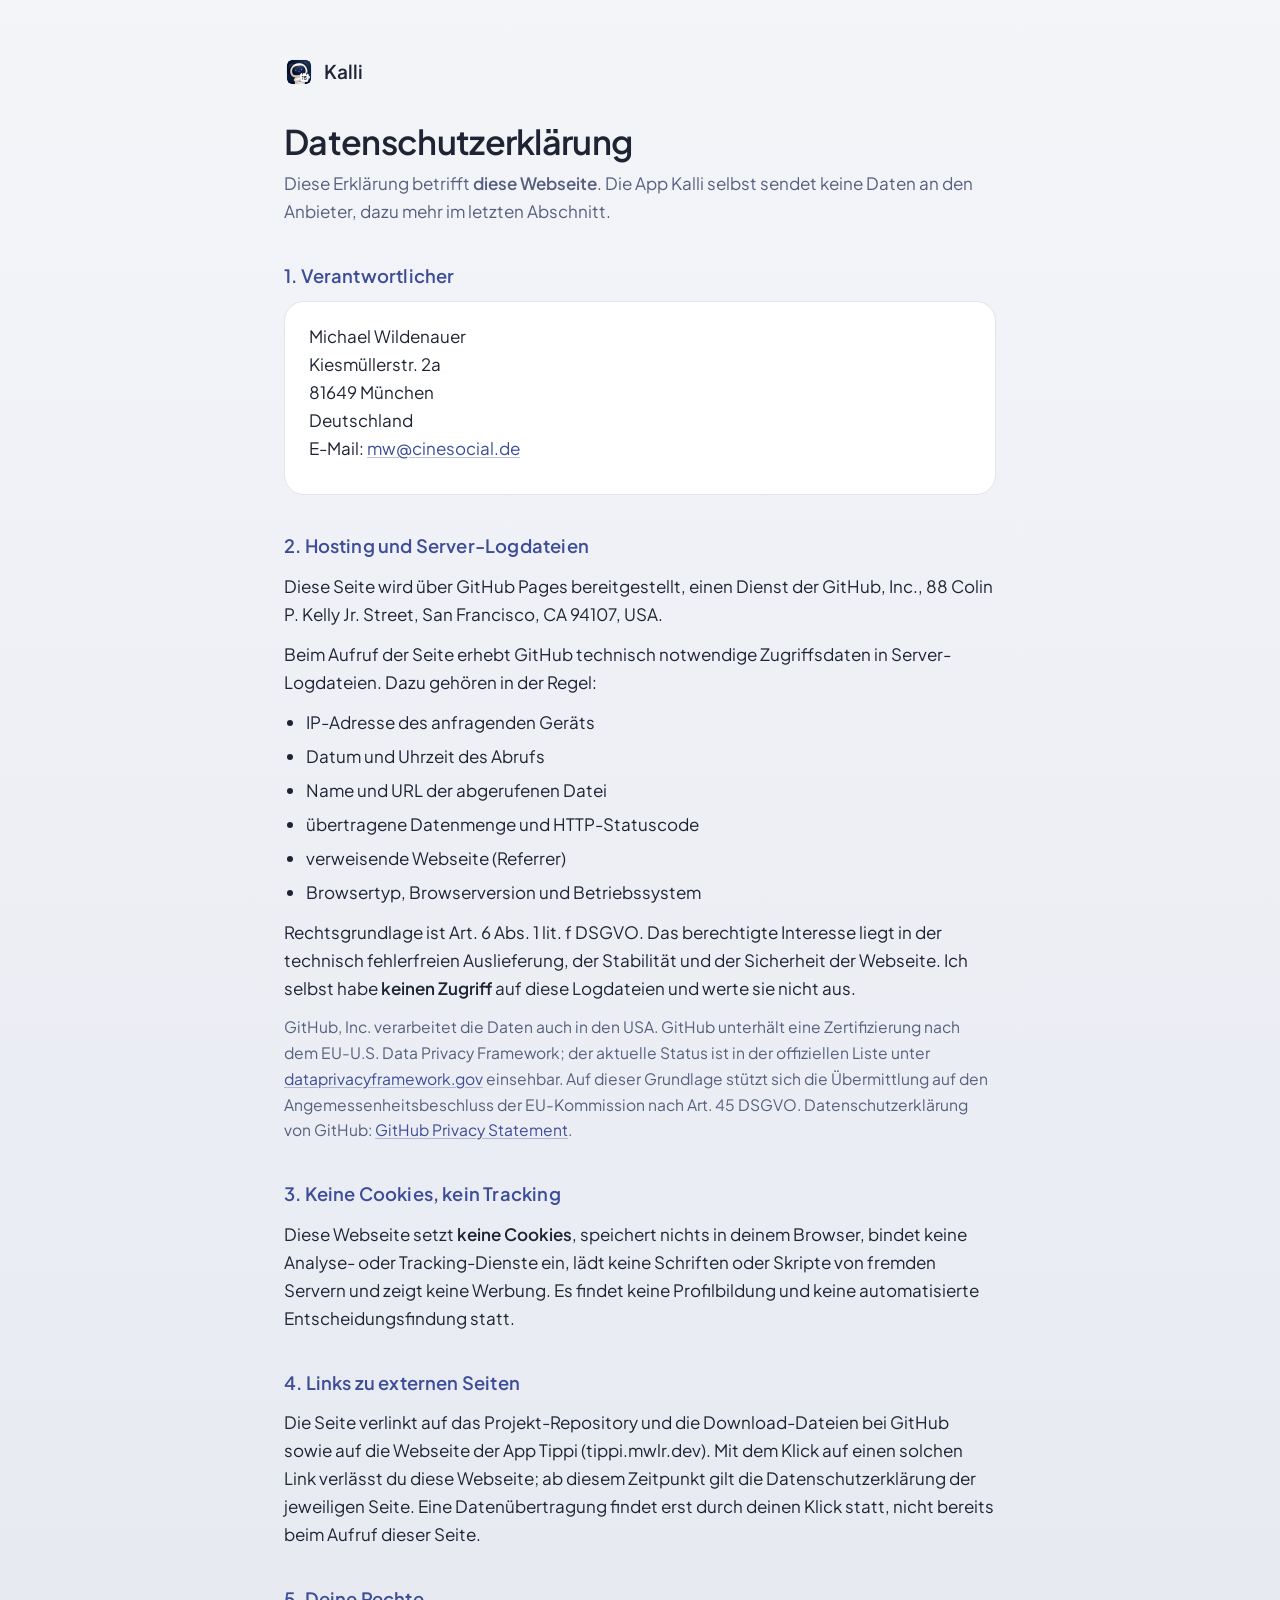
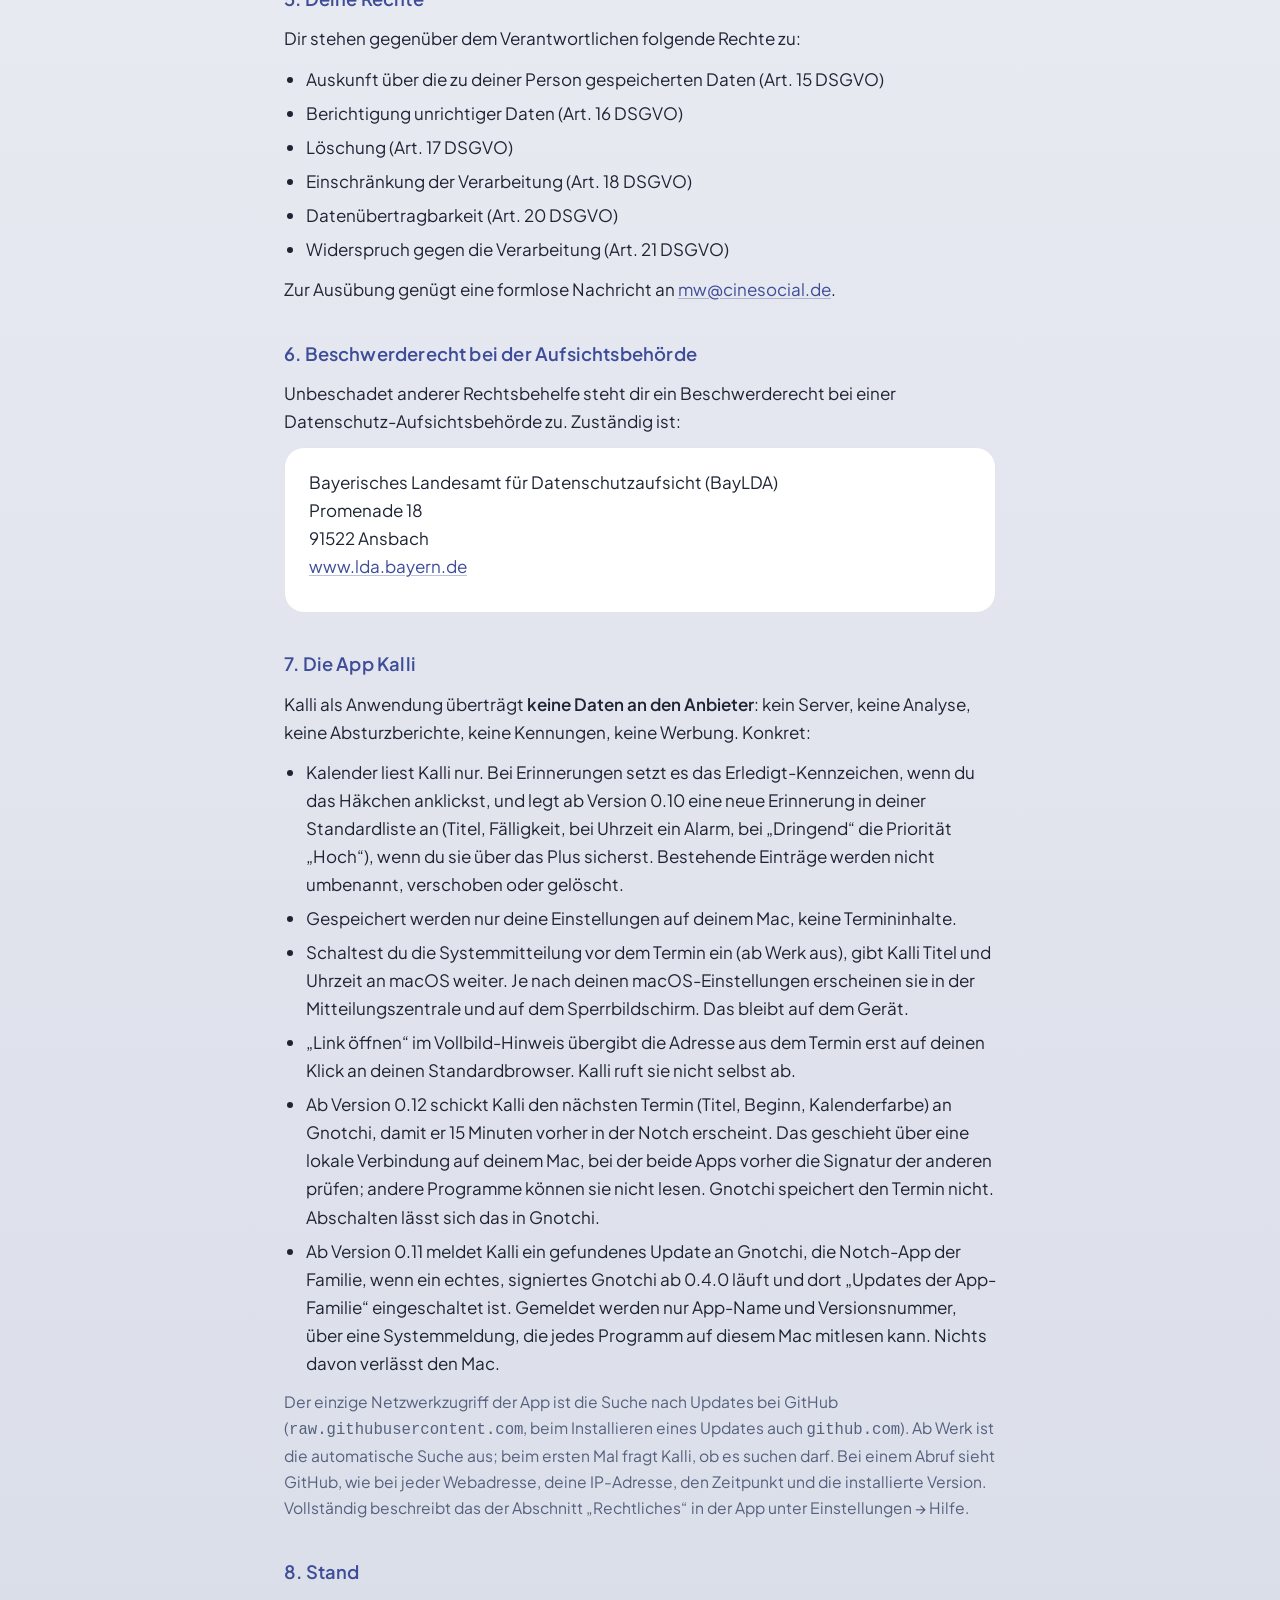
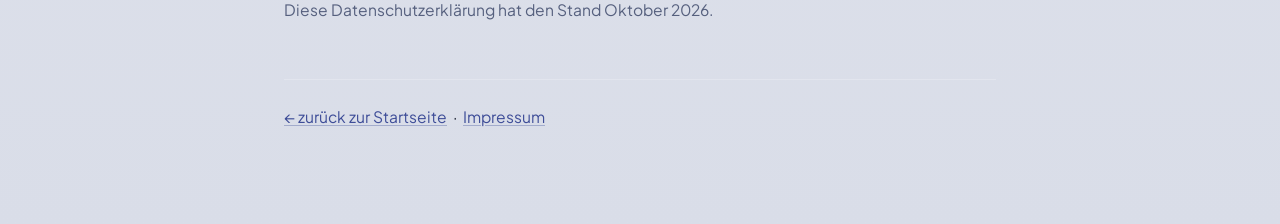
==== docs/datenschutz.html @ 12031f6f "Impressum/Datenschutz: neue Anschrift Kiesmüllerstr. 2a, 81649 München Co-Authored-By: Claude Opus 5" ====
<!DOCTYPE html>
<html lang="de">
<head>
<meta charset="utf-8">
<meta name="viewport" content="width=device-width, initial-scale=1">
<meta name="robots" content="noindex">
<title>Datenschutz · Kalli</title>
<link rel="icon" href="favicon.png" type="image/png">
<link rel="apple-touch-icon" href="apple-touch-icon.png">
<link rel="stylesheet" href="style.css">
</head>
<body class="legal">
<main class="wrap">

  <a class="brand home" href="./"><img src="kalli-icon-224.png" alt="" width="30" height="30"><span>Kalli</span></a>

  <h1>Datenschutzerklärung</h1>
  <p class="lead">
    Diese Erklärung betrifft <strong>diese Webseite</strong>. Die App Kalli selbst
    sendet keine Daten an den Anbieter, dazu mehr im letzten Abschnitt.
  </p>

  <h2>1. Verantwortlicher</h2>
  <div class="card">
    <p>
      Michael Wildenauer<br>
      Kiesmüllerstr. 2a<br>
      81649 München<br>
      Deutschland<br>
      E-Mail: <a href="mailto:mw@cinesocial.de">mw@cinesocial.de</a>
    </p>
  </div>

  <h2>2. Hosting und Server-Logdateien</h2>
  <p>
    Diese Seite wird über GitHub Pages bereitgestellt, einen Dienst der GitHub, Inc.,
    88 Colin P. Kelly Jr. Street, San Francisco, CA 94107, USA.
  </p>
  <p>
    Beim Aufruf der Seite erhebt GitHub technisch notwendige Zugriffsdaten in
    Server-Logdateien. Dazu gehören in der Regel:
  </p>
  <ul>
    <li>IP-Adresse des anfragenden Geräts</li>
    <li>Datum und Uhrzeit des Abrufs</li>
    <li>Name und URL der abgerufenen Datei</li>
    <li>übertragene Datenmenge und HTTP-Statuscode</li>
    <li>verweisende Webseite (Referrer)</li>
    <li>Browsertyp, Browserversion und Betriebssystem</li>
  </ul>
  <p>
    Rechtsgrundlage ist Art. 6 Abs. 1 lit. f DSGVO. Das berechtigte Interesse liegt in der
    technisch fehlerfreien Auslieferung, der Stabilität und der Sicherheit der Webseite.
    Ich selbst habe <strong>keinen Zugriff</strong> auf diese Logdateien und werte sie nicht aus.
  </p>
  <p class="small">
    GitHub, Inc. verarbeitet die Daten auch in den USA. GitHub unterhält eine
    Zertifizierung nach dem EU-U.S. Data Privacy Framework; der aktuelle Status ist
    in der offiziellen Liste unter
    <a href="https://www.dataprivacyframework.gov/list" target="_blank" rel="noopener">dataprivacyframework.gov</a>
    einsehbar. Auf dieser Grundlage stützt sich die Übermittlung auf den
    Angemessenheitsbeschluss der EU-Kommission nach Art. 45 DSGVO.
    Datenschutzerklärung von GitHub:
    <a href="https://docs.github.com/en/site-policy/privacy-policies/github-general-privacy-statement" target="_blank" rel="noopener">GitHub Privacy Statement</a>.
  </p>

  <h2>3. Keine Cookies, kein Tracking</h2>
  <p>
    Diese Webseite setzt <strong>keine Cookies</strong>, speichert nichts in deinem Browser,
    bindet keine Analyse- oder Tracking-Dienste ein, lädt keine Schriften oder Skripte
    von fremden Servern und zeigt keine Werbung. Es findet keine Profilbildung und keine
    automatisierte Entscheidungsfindung statt.
  </p>

  <h2>4. Links zu externen Seiten</h2>
  <p>
    Die Seite verlinkt auf das Projekt-Repository und die Download-Dateien bei GitHub
    sowie auf die Webseite der App Tippi (tippi.mwlr.dev). Mit dem Klick auf einen solchen
    Link verlässt du diese Webseite; ab diesem Zeitpunkt gilt die Datenschutzerklärung der
    jeweiligen Seite. Eine Datenübertragung findet erst durch deinen Klick statt, nicht
    bereits beim Aufruf dieser Seite.
  </p>

  <h2>5. Deine Rechte</h2>
  <p>Dir stehen gegenüber dem Verantwortlichen folgende Rechte zu:</p>
  <ul>
    <li>Auskunft über die zu deiner Person gespeicherten Daten (Art. 15 DSGVO)</li>
    <li>Berichtigung unrichtiger Daten (Art. 16 DSGVO)</li>
    <li>Löschung (Art. 17 DSGVO)</li>
    <li>Einschränkung der Verarbeitung (Art. 18 DSGVO)</li>
    <li>Datenübertragbarkeit (Art. 20 DSGVO)</li>
    <li>Widerspruch gegen die Verarbeitung (Art. 21 DSGVO)</li>
  </ul>
  <p>
    Zur Ausübung genügt eine formlose Nachricht an
    <a href="mailto:mw@cinesocial.de">mw@cinesocial.de</a>.
  </p>

  <h2>6. Beschwerderecht bei der Aufsichtsbehörde</h2>
  <p>
    Unbeschadet anderer Rechtsbehelfe steht dir ein Beschwerderecht bei einer
    Datenschutz-Aufsichtsbehörde zu. Zuständig ist:
  </p>
  <div class="card">
    <p>
      Bayerisches Landesamt für Datenschutzaufsicht (BayLDA)<br>
      Promenade 18<br>
      91522 Ansbach<br>
      <a href="https://www.lda.bayern.de" target="_blank" rel="noopener">www.lda.bayern.de</a>
    </p>
  </div>

  <h2>7. Die App Kalli</h2>
  <p>
    Kalli als Anwendung überträgt <strong>keine Daten an den Anbieter</strong>: kein Server,
    keine Analyse, keine Absturzberichte, keine Kennungen, keine Werbung. Konkret:
  </p>
  <ul>
    <li>Kalender liest Kalli nur. Bei Erinnerungen setzt es das Erledigt-Kennzeichen, wenn du das Häkchen anklickst, und legt ab Version 0.10 eine neue Erinnerung in deiner Standardliste an (Titel, Fälligkeit, bei Uhrzeit ein Alarm, bei „Dringend“ die Priorität „Hoch“), wenn du sie über das Plus sicherst. Bestehende Einträge werden nicht umbenannt, verschoben oder gelöscht.</li>
    <li>Gespeichert werden nur deine Einstellungen auf deinem Mac, keine Termininhalte.</li>
    <li>Schaltest du die Systemmitteilung vor dem Termin ein (ab Werk aus), gibt Kalli Titel und Uhrzeit an macOS weiter. Je nach deinen macOS-Einstellungen erscheinen sie in der Mitteilungszentrale und auf dem Sperrbildschirm. Das bleibt auf dem Gerät.</li>
    <li>„Link öffnen“ im Vollbild-Hinweis übergibt die Adresse aus dem Termin erst auf deinen Klick an deinen Standardbrowser. Kalli ruft sie nicht selbst ab.</li>
    <li>Ab Version 0.12 schickt Kalli den nächsten Termin (Titel, Beginn, Kalenderfarbe) an Gnotchi, damit er 15 Minuten vorher in der Notch erscheint. Das geschieht über eine lokale Verbindung auf deinem Mac, bei der beide Apps vorher die Signatur der anderen prüfen; andere Programme können sie nicht lesen. Gnotchi speichert den Termin nicht. Abschalten lässt sich das in Gnotchi.</li>
    <li>Ab Version 0.11 meldet Kalli ein gefundenes Update an Gnotchi, die Notch-App der Familie, wenn ein echtes, signiertes Gnotchi ab 0.4.0 läuft und dort „Updates der App-Familie“ eingeschaltet ist. Gemeldet werden nur App-Name und Versionsnummer, über eine Systemmeldung, die jedes Programm auf diesem Mac mitlesen kann. Nichts davon verlässt den Mac.</li>
  </ul>
  <p class="small">
    Der einzige Netzwerkzugriff der App ist die Suche nach Updates bei GitHub
    (<code>raw.githubusercontent.com</code>, beim Installieren eines Updates auch
    <code>github.com</code>). Ab Werk ist die automatische Suche aus; beim ersten Mal fragt
    Kalli, ob es suchen darf. Bei einem Abruf sieht GitHub, wie bei jeder Webadresse, deine
    IP-Adresse, den Zeitpunkt und die installierte Version. Vollständig beschreibt das der
    Abschnitt „Rechtliches“ in der App unter Einstellungen → Hilfe.
  </p>

  <h2>8. Stand</h2>
  <p class="small">Diese Datenschutzerklärung hat den Stand Oktober 2026.</p>

  <div class="back">
    <a href="./">← zurück zur Startseite</a> &nbsp;·&nbsp;
    <a href="impressum.html">Impressum</a>
  </div>

</main>
</body>
</html>
---- docs/style.css ----
/* Kalli website: shared styles for index, impressum and datenschutz.
   Design tokens of the app family "Schiefer". Source of truth:
   Kalli/UI/FamilyTheme.swift (app = .kalli) and the vault template
   "App-Familie Design-System". Base layout mirrors tippi.mwlr.dev so the
   two pages read as siblings. Follows the system appearance (light/dark). */

/* ── Font: Plus Jakarta Sans, self-hosted (SIL OFL 1.1, see fonts/OFL.txt) ── */
@font-face {
  font-family: "Plus Jakarta Sans";
  src: url("fonts/PlusJakartaSans-Variable.woff2") format("woff2");
  font-weight: 200 800;
  font-style: normal;
  font-display: swap;
}

/* ── Tokens (FamilyTheme, Kalli) ──────────────────────────────────────────── */
:root {
  color-scheme: light dark;

  --accent: #3E4D98;          /* Schieferindigo: links, icons, "today" */
  --accent-rgb: 62, 77, 152;
  --accent-fill: #3E4D98;     /* accentFill: surfaces carrying white text, 7.7:1 */
  --accent-fill-hover: #34418A;
  --on-accent-fill: #FFFFFF;

  --bg-top: #F3F5F9;
  --bg-middle: #E7E9F1;
  --bg-bottom: #D9DDE8;
  --card: #FFFFFF;
  --card-stroke: #E2E5EE;
  --glass-tint: rgba(231, 233, 241, .78);   /* glassTint = Verlauf-Mitte 78 % */
  --text: #1E2433;
  --text-2: #56607E;
  --shadow: 0 8px 18px rgba(30, 40, 70, .10);

  --cal-1: #3E4D98;           /* sample calendar colours in the mock-ups */
  --cal-2: #1F8A6B;
  --cal-3: #B25E09;

  --radius-card: 28px;
  --radius-tile: 20px;
  --radius-field: 14px;

  --maxw: 1080px;
  --font: "Plus Jakarta Sans", -apple-system, BlinkMacSystemFont, system-ui, sans-serif;
}

@media (prefers-color-scheme: dark) {
  :root {
    --accent: #98A4E1;
    --accent-rgb: 152, 164, 225;
    --accent-fill: #5C6DC1;   /* white 4.6:1 */
    --accent-fill-hover: #5060B0;
    --on-accent-fill: #FFFFFF;

    --bg-top: #0D1019;
    --bg-middle: #161A25;
    --bg-bottom: #1F2433;
    --card: #1B2130;
    --card-stroke: #2A3142;
    --glass-tint: rgba(22, 26, 37, .78);
    --text: #ECEFF6;
    --text-2: #A3ACC8;
    --shadow: 0 8px 18px rgba(0, 0, 0, .35);

    --cal-1: #98A4E1;
    --cal-2: #6FE0C1;
    --cal-3: #F5B35C;
  }
}

/* ── Base ─────────────────────────────────────────────────────────────────── */
* { box-sizing: border-box; margin: 0; padding: 0; }
html { scroll-padding-top: 76px; -webkit-text-size-adjust: 100%; }
@media (prefers-reduced-motion: no-preference) {
  html { scroll-behavior: smooth; }
}
body {
  font-family: var(--font);
  font-weight: 400;
  font-size: 17px;
  line-height: 1.6;
  color: var(--text);
  background: linear-gradient(180deg, var(--bg-top) 0%, var(--bg-middle) 50%, var(--bg-bottom) 100%);
  background-color: var(--bg-top);
  -webkit-font-smoothing: antialiased;
  overflow-wrap: break-word;
}
strong, b { font-weight: 600; }
img { max-width: 100%; }
a { color: var(--accent); text-decoration: underline; text-decoration-color: rgba(var(--accent-rgb), .35); text-underline-offset: 2px; }
a:hover { text-decoration-color: currentColor; }
h1, h2, h3 { text-wrap: balance; }
p { text-wrap: pretty; }

:focus-visible { outline: 2px solid var(--accent); outline-offset: 3px; border-radius: 6px; }

.skip-link {
  position: absolute; left: 16px; top: 12px; z-index: 100;
  transform: translateY(-200%);
  background: var(--card); color: var(--text);
  border: 1px solid var(--card-stroke); border-radius: var(--radius-field);
  padding: 10px 16px; font-weight: 500; text-decoration: none;
}
.skip-link:focus { transform: none; box-shadow: var(--shadow); }

.wrap { max-width: var(--maxw); margin: 0 auto; padding: 0 24px; }
.visually-hidden { position: absolute; width: 1px; height: 1px; overflow: hidden; clip: rect(0 0 0 0); white-space: nowrap; }

/* Line icons: inline SVG, stroke = currentColor, one stroke width */
.ico { width: 18px; height: 18px; flex-shrink: 0; fill: none; stroke: currentColor; stroke-width: 2; stroke-linecap: round; stroke-linejoin: round; }

/* ── Nav: floating, the only glass surface besides the popover (rule G1) ──── */
nav.top {
  position: sticky; top: 0; z-index: 10;
  background: var(--glass-tint);
  backdrop-filter: blur(18px) saturate(1.4);
  -webkit-backdrop-filter: blur(18px) saturate(1.4);
  border-bottom: 1px solid var(--card-stroke);
}
.nav-inner { display: flex; align-items: center; justify-content: space-between; gap: 12px; min-height: 60px; }
.brand { display: flex; align-items: center; gap: 10px; font-weight: 600; font-size: 19px; color: var(--text); text-decoration: none; }
.brand img { width: 30px; height: 30px; }
.nav-links { display: flex; gap: 22px; align-items: center; font-size: 14px; font-weight: 500; }
.nav-links a { color: var(--text-2); text-decoration: none; display: inline-flex; align-items: center; gap: 6px; transition: color .15s ease; }
.nav-links a:hover { color: var(--text); }
.nav-links .ico { width: 16px; height: 16px; }
.nav-links a.nav-cta { color: var(--on-accent-fill); background: var(--accent-fill); padding: 7px 16px; border-radius: 999px; }
.nav-links a.nav-cta:hover { background: var(--accent-fill-hover); color: var(--on-accent-fill); }

/* ── Buttons (capsules) ───────────────────────────────────────────────────── */
.cta-group { display: flex; gap: 12px; justify-content: center; flex-wrap: wrap; }
.btn {
  display: inline-flex; align-items: center; justify-content: center; gap: 8px;
  min-height: 48px; padding: 12px 24px;
  background: var(--accent-fill); color: var(--on-accent-fill);
  border: 1px solid transparent; border-radius: 999px;
  font-family: inherit; font-weight: 500; font-size: 16px; line-height: 1.3;
  text-decoration: none; text-align: center; cursor: pointer;
  transition: background .15s ease, border-color .15s ease, transform .1s ease;
}
.btn:hover { background: var(--accent-fill-hover); }
.btn:active { transform: translateY(1px); }
.btn.ghost { background: var(--card); color: var(--text); border-color: var(--card-stroke); }
.btn.ghost:hover { border-color: var(--accent); }

/* ── Hero ─────────────────────────────────────────────────────────────────── */
.hero { padding: 64px 0 24px; text-align: center; }
.hero .app-icon { width: 112px; height: 112px; margin-bottom: 20px; filter: drop-shadow(0 8px 18px rgba(30, 40, 70, .18)); }
.news {
  display: inline-flex; align-items: center; gap: 8px; margin: 0 auto 22px; max-width: 100%;
  padding: 6px 14px; border-radius: var(--radius-field);
  background: rgba(var(--accent-rgb), .12);
  border: 1px solid rgba(var(--accent-rgb), .26);
  color: var(--text); font-size: 14px; font-weight: 500; text-decoration: none;
}
.news .ico { width: 15px; height: 15px; color: var(--accent); }
h1 {
  font-size: clamp(34px, 6vw, 56px);
  font-weight: 600; letter-spacing: -0.02em; line-height: 1.1;
  margin-bottom: 18px;
}
h1 .accent { color: var(--accent); }
.hero p.sub { font-size: clamp(18px, 2vw, 21px); color: var(--text-2); max-width: 58ch; margin: 0 auto 32px; }
.hero small { display: block; margin-top: 18px; color: var(--text-2); font-size: 14px; }

/* ── Sections ─────────────────────────────────────────────────────────────── */
section { padding: 72px 0; }
section h2 {
  font-size: clamp(26px, 4vw, 36px);
  font-weight: 600; letter-spacing: -0.01em; line-height: 1.2;
  margin-bottom: 12px; text-align: center;
}
section p.lead { font-size: 18px; color: var(--text-2); max-width: 60ch; margin: 0 auto 40px; text-align: center; }
.eyebrow { display: block; text-align: center; color: var(--accent); font-size: 13px; font-weight: 600; letter-spacing: .08em; text-transform: uppercase; margin-bottom: 10px; }

.card { background: var(--card); border: 1px solid var(--card-stroke); border-radius: var(--radius-card); box-shadow: var(--shadow); }

/* ── Mock-up: menu bar + popover ──────────────────────────────────────────── */
.stage { position: relative; max-width: 760px; margin: 48px auto 0; }
.desk {
  border-radius: var(--radius-tile); overflow: hidden; border: 1px solid var(--card-stroke);
  background:
    radial-gradient(120% 90% at 15% 10%, rgba(var(--accent-rgb), .30), transparent 60%),
    radial-gradient(90% 80% at 90% 90%, rgba(31, 138, 107, .20), transparent 60%),
    linear-gradient(160deg, var(--bg-middle), var(--bg-bottom));
  box-shadow: var(--shadow);
  padding-bottom: 28px;
}
.menubar {
  display: flex; justify-content: flex-end; align-items: center; gap: 16px;
  height: 30px; padding: 0 14px;
  background: var(--glass-tint);
  backdrop-filter: blur(14px); -webkit-backdrop-filter: blur(14px);
  font-size: 13px; font-weight: 500; color: var(--text);
}
.menubar .sys { color: var(--text-2); display: inline-flex; gap: 12px; }
.menubar .sys .ico { width: 14px; height: 14px; }
.mb-item { display: inline-flex; align-items: center; gap: 6px; padding: 2px 8px; border-radius: 6px; white-space: nowrap; }
.mb-item.open { background: rgba(var(--accent-rgb), .18); }
.mb-item .next { color: var(--text-2); }
.mb-item .next b { color: var(--accent); font-weight: 600; }

.popover {
  width: min(340px, calc(100% - 28px)); margin: 10px 14px 0 auto;
  padding: 18px; text-align: left;
  border-radius: 22px;
  background: var(--glass-tint);
  backdrop-filter: blur(22px) saturate(1.3); -webkit-backdrop-filter: blur(22px) saturate(1.3);
  border: 1px solid rgba(255, 255, 255, .35);
  box-shadow: 0 18px 40px rgba(20, 28, 50, .22);
}
@media (prefers-color-scheme: dark) { .popover { border-color: rgba(255, 255, 255, .08); } }
.pop-head { display: flex; justify-content: space-between; align-items: baseline; margin-bottom: 10px; }
.pop-head .month { font-weight: 600; font-size: 17px; }
.pop-head .year { color: var(--text-2); font-weight: 400; }
.pop-head .nav { display: inline-flex; gap: 6px; color: var(--text-2); }
.pop-head .nav span { width: 26px; height: 26px; border-radius: 50%; display: grid; place-items: center; background: var(--card); border: 1px solid var(--card-stroke); }
.pop-head .nav .ico { width: 13px; height: 13px; }

.grid { display: grid; grid-template-columns: 26px repeat(7, 1fr); gap: 2px 0; font-size: 12.5px; text-align: center; margin-bottom: 12px; }
.grid .h { color: var(--text-2); font-size: 11px; font-weight: 500; padding-bottom: 4px; }
.grid .kw { color: var(--text-2); font-size: 10.5px; opacity: .8; line-height: 30px; }
.grid .d { position: relative; line-height: 30px; height: 30px; }
.grid .d.out { color: var(--text-2); opacity: .45; }
.grid .d.dot::after { content: ""; position: absolute; left: 50%; bottom: 2px; width: 4px; height: 4px; margin-left: -2px; border-radius: 50%; background: var(--text-2); }
.grid .d.today span { display: inline-grid; place-items: center; width: 28px; height: 28px; border-radius: 50%; background: var(--accent-fill); color: var(--on-accent-fill); font-weight: 600; line-height: 1; }
.grid .d.today::after { display: none; }
/* 0.9 Wochentage hervorheben: Tageszahl (und Punkt) in der Farbe, wie in der App */
.grid .d.hl-red { color: var(--hl-red); }
.grid .d.hl-green { color: var(--hl-green); }
.grid .d.hl-red.dot::after, .grid .d.hl-green.dot::after { background: currentColor; }
:root { --hl-red: #C4271F; --hl-green: #1E7F38; }
@media (prefers-color-scheme: dark) { :root { --hl-red: #FF6961; --hl-green: #30D158; } }
.popover.hl-stage { margin: 0 auto; }
@media (prefers-color-scheme: dark) { .popover.hl-stage { box-shadow: 0 18px 40px rgba(0, 0, 0, .45); } }

.daylist { background: var(--card); border: 1px solid var(--card-stroke); border-radius: var(--radius-field); padding: 10px 12px; }
.daylist .group { font-size: 11px; font-weight: 600; letter-spacing: .06em; text-transform: uppercase; color: var(--text-2); margin: 4px 0 4px; }
.row { display: grid; grid-template-columns: 12px 1fr auto; align-items: center; gap: 10px; padding: 5px 0; font-size: 14px; }
.row .mark { width: 9px; height: 9px; border-radius: 50%; background: var(--c, var(--cal-1)); }
.row .mark.task { border-radius: 50%; background: transparent; border: 1.6px solid var(--c, var(--cal-2)); width: 12px; height: 12px; }
.row .time { color: var(--text-2); font-size: 12.5px; font-variant-numeric: tabular-nums; }
.row .bar { grid-column: 2 / 4; height: 4px; border-radius: 4px; background: rgba(var(--accent-rgb), .15); overflow: hidden; margin-top: -2px; }
.row .bar i { display: block; width: 38%; height: 100%; background: var(--accent); border-radius: 4px; }
.banner { margin-top: 10px; padding: 8px 12px; border-radius: var(--radius-field); background: rgba(var(--accent-rgb), .12); border: 1px solid rgba(var(--accent-rgb), .26); font-size: 13px; display: flex; gap: 8px; align-items: center; }
.banner .ico { width: 14px; height: 14px; color: var(--accent); }
.mock-note { text-align: center; color: var(--text-2); font-size: 13px; margin-top: 14px; }

/* ── Mock-up: full-screen alert ───────────────────────────────────────────── */
.alert-stage {
  position: relative; max-width: 900px; margin: 0 auto; aspect-ratio: 16 / 10;
  border-radius: var(--radius-tile); overflow: hidden; border: 1px solid var(--card-stroke);
  background: linear-gradient(160deg, var(--bg-top), var(--bg-bottom));
  box-shadow: var(--shadow);
}
.work { position: absolute; inset: 7% 8% auto 8%; height: 46%; border-radius: 14px; background: var(--card); border: 1px solid var(--card-stroke); padding: 4% 5%; display: flex; flex-direction: column; gap: 9%; }
.work i { display: block; height: 7%; min-height: 6px; border-radius: 6px; background: var(--card-stroke); }
.work i:nth-child(1) { width: 40%; height: 9%; background: rgba(var(--accent-rgb), .25); }
.work i:nth-child(2) { width: 88%; } .work i:nth-child(3) { width: 74%; } .work i:nth-child(4) { width: 81%; } .work i:nth-child(5) { width: 55%; }
.veil { position: absolute; inset: 0; background: linear-gradient(180deg, transparent 0%, rgba(13, 16, 25, .06) 30%, rgba(13, 16, 25, .16) 55%, rgba(13, 16, 25, .22) 100%); }
@media (prefers-color-scheme: light) { .veil { background: linear-gradient(180deg, rgba(243, 245, 249, 0) 0%, rgba(243, 245, 249, .18) 30%, rgba(243, 245, 249, .45) 55%, rgba(243, 245, 249, .55) 100%); } }
.alert-glass {
  position: absolute; left: 0; right: 0; bottom: 0; height: 50%;
  border-radius: 34px 34px 0 0;
  background: var(--glass-tint);
  backdrop-filter: blur(24px) saturate(1.3); -webkit-backdrop-filter: blur(24px) saturate(1.3);
  border-top: 1px solid rgba(255, 255, 255, .35);
  display: flex; align-items: center; justify-content: center;
}
.alert-inner { width: min(620px, 86%); display: flex; flex-direction: column; gap: clamp(8px, 2.2vw, 20px); text-align: left; }
.alert-top { display: flex; justify-content: space-between; align-items: center; }
.capsule { display: inline-flex; align-items: center; gap: 6px; padding: 4px 12px; border-radius: 999px; font-size: clamp(11px, 1.4vw, 14px); font-weight: 600; color: var(--accent); background: rgba(var(--accent-rgb), .12); border: 1px solid rgba(var(--accent-rgb), .25); }
.capsule .ico { width: 13px; height: 13px; fill: currentColor; stroke: none; }
.clock { color: var(--text-2); font-size: clamp(13px, 1.8vw, 20px); font-weight: 500; font-variant-numeric: tabular-nums; }
.alert-title { display: flex; align-items: baseline; gap: 12px; font-size: clamp(20px, 3.6vw, 38px); font-weight: 600; line-height: 1.15; }
.alert-title .dot { width: 12px; height: 12px; border-radius: 50%; background: var(--cal-1); flex-shrink: 0; transform: translateY(-2px); }
.alert-time { color: var(--text-2); font-size: clamp(13px, 1.7vw, 18px); padding-left: 24px; margin-top: -6px; }
.alert-actions { display: flex; flex-wrap: wrap; gap: 8px; align-items: center; }
.pill { display: inline-flex; align-items: center; gap: 6px; padding: clamp(5px, .9vw, 9px) clamp(10px, 1.5vw, 16px); border-radius: 999px; font-size: clamp(11px, 1.4vw, 14.5px); font-weight: 500; background: var(--card); border: 1px solid var(--card-stroke); color: var(--text); white-space: nowrap; }
.pill.primary { background: var(--accent-fill); color: var(--on-accent-fill); border-color: transparent; }
.pill.new { border-color: var(--accent); box-shadow: 0 0 0 3px rgba(var(--accent-rgb), .18); }
.pill .ico { width: 14px; height: 14px; }
.alert-hint { margin-left: auto; color: var(--text-2); font-size: clamp(10px, 1.2vw, 12.5px); opacity: .8; }

.new-points { display: grid; grid-template-columns: repeat(auto-fit, minmax(240px, 1fr)); gap: 12px; margin-top: 28px; }
.point { padding: 22px; border-radius: var(--radius-tile); background: var(--card); border: 1px solid var(--card-stroke); }
.point h3 { font-size: 16.5px; font-weight: 600; margin-bottom: 6px; display: flex; gap: 10px; align-items: center; }
.point h3 .ico { color: var(--accent); }
.point p { color: var(--text-2); font-size: 14.5px; line-height: 1.55; }
.screens { display: inline-flex; gap: 6px; margin-top: 12px; }
.screens span { font-size: 12.5px; padding: 3px 10px; border-radius: 999px; border: 1px solid var(--card-stroke); color: var(--text-2); }

/* ── Features ─────────────────────────────────────────────────────────────── */
/* 8 cards: 4 + 4 on wide screens, 2 per row in between — never a lonely last row */
.features { display: grid; grid-template-columns: repeat(4, 1fr); gap: 16px; align-items: stretch; }
@media (max-width: 1040px) { .features { grid-template-columns: repeat(2, 1fr); } }
.feature { padding: 26px; display: flex; flex-direction: column; }
.feature .icon { width: 44px; height: 44px; border-radius: 12px; margin-bottom: 14px; display: grid; place-items: center; background: rgba(var(--accent-rgb), .14); color: var(--accent); }
.feature .icon .ico { width: 23px; height: 23px; }
.feature h3 { font-size: 17px; font-weight: 600; margin-bottom: 8px; line-height: 1.35; }
.feature p { color: var(--text-2); font-size: 14.5px; line-height: 1.55; }

/* Deliberately missing */
.without { max-width: 780px; margin: 0 auto; padding: 30px 32px; display: grid; grid-template-columns: auto 1fr; gap: 6px 20px; align-items: start; }
.without .tile-icon { grid-row: span 2; width: 44px; height: 44px; border-radius: 12px; display: grid; place-items: center; background: rgba(var(--accent-rgb), .14); color: var(--accent); }
.without h3 { font-size: 19px; font-weight: 600; }
.without p { color: var(--text-2); font-size: 15.5px; }
.chips { grid-column: 2; display: flex; flex-wrap: wrap; gap: 8px; margin-top: 10px; }
.chips span { font-size: 13px; padding: 4px 12px; border-radius: 999px; border: 1px dashed var(--card-stroke); color: var(--text-2); text-decoration: line-through; text-decoration-color: rgba(var(--accent-rgb), .5); }

/* Privacy */
.privacy-grid { display: grid; grid-template-columns: repeat(2, 1fr); gap: 12px; max-width: 900px; margin: 0 auto; }
.privacy-item { display: flex; gap: 14px; align-items: flex-start; padding: 18px 20px; background: var(--card); border: 1px solid var(--card-stroke); border-radius: var(--radius-tile); }
.privacy-item .check { width: 32px; height: 32px; border-radius: 10px; flex-shrink: 0; display: grid; place-items: center; background: rgba(var(--accent-rgb), .14); color: var(--accent); }
.privacy-item p { font-size: 14px; color: var(--text-2); line-height: 1.55; }
.privacy-item strong { display: block; margin-bottom: 4px; color: var(--text); }

/* Steps */
.steps { display: grid; grid-template-columns: repeat(3, 1fr); gap: 16px; }
.step { padding: 28px; }
.step .n { width: 36px; height: 36px; border-radius: 50%; background: var(--accent-fill); color: var(--on-accent-fill); font-weight: 600; display: grid; place-items: center; margin-bottom: 16px; }
.step h3 { font-size: 18px; font-weight: 600; margin-bottom: 8px; }
.step p { color: var(--text-2); font-size: 15px; }

/* FAQ */
.faq { max-width: 780px; margin: 0 auto; }
.faq details { background: var(--card); border: 1px solid var(--card-stroke); border-radius: var(--radius-tile); padding: 0 22px; margin-bottom: 10px; }
.faq summary { cursor: pointer; padding: 18px 0; font-weight: 600; font-size: 16px; list-style: none; display: flex; justify-content: space-between; align-items: center; gap: 16px; }
.faq summary::-webkit-details-marker { display: none; }
.faq summary::after { content: ""; flex-shrink: 0; width: 8px; height: 8px; margin-right: 4px; border-right: 2px solid var(--accent); border-bottom: 2px solid var(--accent); transform: translateY(-2px) rotate(45deg); transition: transform .15s ease; }
.faq details[open] summary::after { transform: translateY(2px) rotate(-135deg); }
.faq summary:hover { color: var(--accent); }
.faq details p { color: var(--text-2); font-size: 15px; line-height: 1.6; padding-bottom: 18px; max-width: 65ch; }

.final { text-align: center; }
.final .app-icon { width: 72px; height: 72px; margin-bottom: 16px; }
.family { margin-top: 26px; color: var(--text-2); font-size: 14.5px; }

footer { padding: 40px 0 48px; border-top: 1px solid var(--card-stroke); color: var(--text-2); font-size: 13.5px; text-align: center; }
footer p + p { margin-top: 8px; }
footer a { color: var(--text-2); }
footer a:hover { color: var(--text); }

/* ── Legal pages (impressum, datenschutz) ─────────────────────────────────── */
.legal .wrap { max-width: 760px; padding: 56px 24px 96px; }
.legal { line-height: 1.65; }
.legal .home { display: inline-flex; margin-bottom: 36px; }
.legal h1 { font-size: clamp(27px, 7vw, 34px); margin: 0 0 8px; hyphens: auto; }
.legal .lead { color: var(--text-2); margin: 0 0 36px; }
.legal h2 { font-size: 1.08em; font-weight: 600; color: var(--accent); margin: 36px 0 10px; letter-spacing: .01em; text-align: left; }
.legal p { margin: 0 0 12px; max-width: 65ch; }
.legal ul { margin: 0 0 12px; padding-left: 22px; max-width: 65ch; }
.legal li { margin: 0 0 6px; }
.legal .card { padding: 20px 24px; margin: 0 0 12px; border-radius: var(--radius-tile); box-shadow: none; }
.legal .small { font-size: .92em; color: var(--text-2); }
.legal .back { margin-top: 56px; padding-top: 24px; border-top: 1px solid var(--card-stroke); font-size: .92em; }

/* ── Small screens ────────────────────────────────────────────────────────── */
@media (max-width: 860px) {
  .nav-links .anchor { display: none; }
}
@media (max-width: 720px) {
  .steps { grid-template-columns: 1fr; }
  section { padding: 56px 0; }
  .hero { padding: 44px 0 16px; }
  .wrap { padding: 0 16px; }
  .features, .privacy-grid { grid-template-columns: 1fr; }
  .cta-group .btn { width: 100%; }
  .menubar .sys, .mb-item .next { display: none; }
  .popover { margin-right: 8px; }
  .alert-stage { aspect-ratio: 4 / 5; }
  .alert-glass { height: 62%; }
  .work { height: 30%; }
  .alert-hint { display: none; }
  .without { grid-template-columns: 1fr; padding: 24px; }
  .without .tile-icon { grid-row: auto; }
  .chips { grid-column: 1; }
}

@media (prefers-reduced-motion: reduce) {
  *, *::before, *::after { animation-duration: .01ms !important; animation-iteration-count: 1 !important; transition-duration: .01ms !important; }
}

/* Neu in 0.10: Eingabezeile „Neue Aufgabe“ (vereinfachte Nachbildung) */
.qf-head { display: flex; justify-content: space-between; align-items: center; }
.qf-x { color: var(--accent); font-size: 14px; letter-spacing: 0; }
.qf { background: rgba(var(--accent-rgb), .07); border-radius: var(--radius-field); padding: 10px; margin: 4px 0 8px; display: grid; gap: 7px; }
.qf-input { background: var(--card); border: 1px solid var(--card-stroke); border-radius: 8px; padding: 6px 9px; font-size: 14px; }
.qf-hint { color: var(--accent); font-size: 12px; }
.qf-chips, .qf-foot { display: flex; flex-wrap: wrap; gap: 5px; align-items: center; }
.chip { font-size: 12.5px; padding: 3px 9px; border-radius: 999px; background: rgba(var(--accent-rgb), .08); }
.chip.on { background: rgba(var(--accent-rgb), .22); color: var(--accent); font-weight: 600; }
.chip.urgent b, .urgent-mark { color: var(--hl-red); font-weight: 800; }
.chip.urgent.on { background: rgba(255, 59, 48, .16); color: var(--hl-red); }
.qf-note { color: var(--text-2); font-size: 11.5px; }
.qf-save { margin-left: auto; font-size: 12.5px; font-weight: 600; padding: 3px 11px; border-radius: 999px; background: var(--accent-fill); color: var(--on-accent-fill); }
.daylist .group .count { display: inline-block; margin-left: 4px; padding: 0 6px; border-radius: 999px; background: rgba(var(--accent-rgb), .12); letter-spacing: 0; }
.popover.qf-stage { width: min(400px, calc(100% - 28px)); }
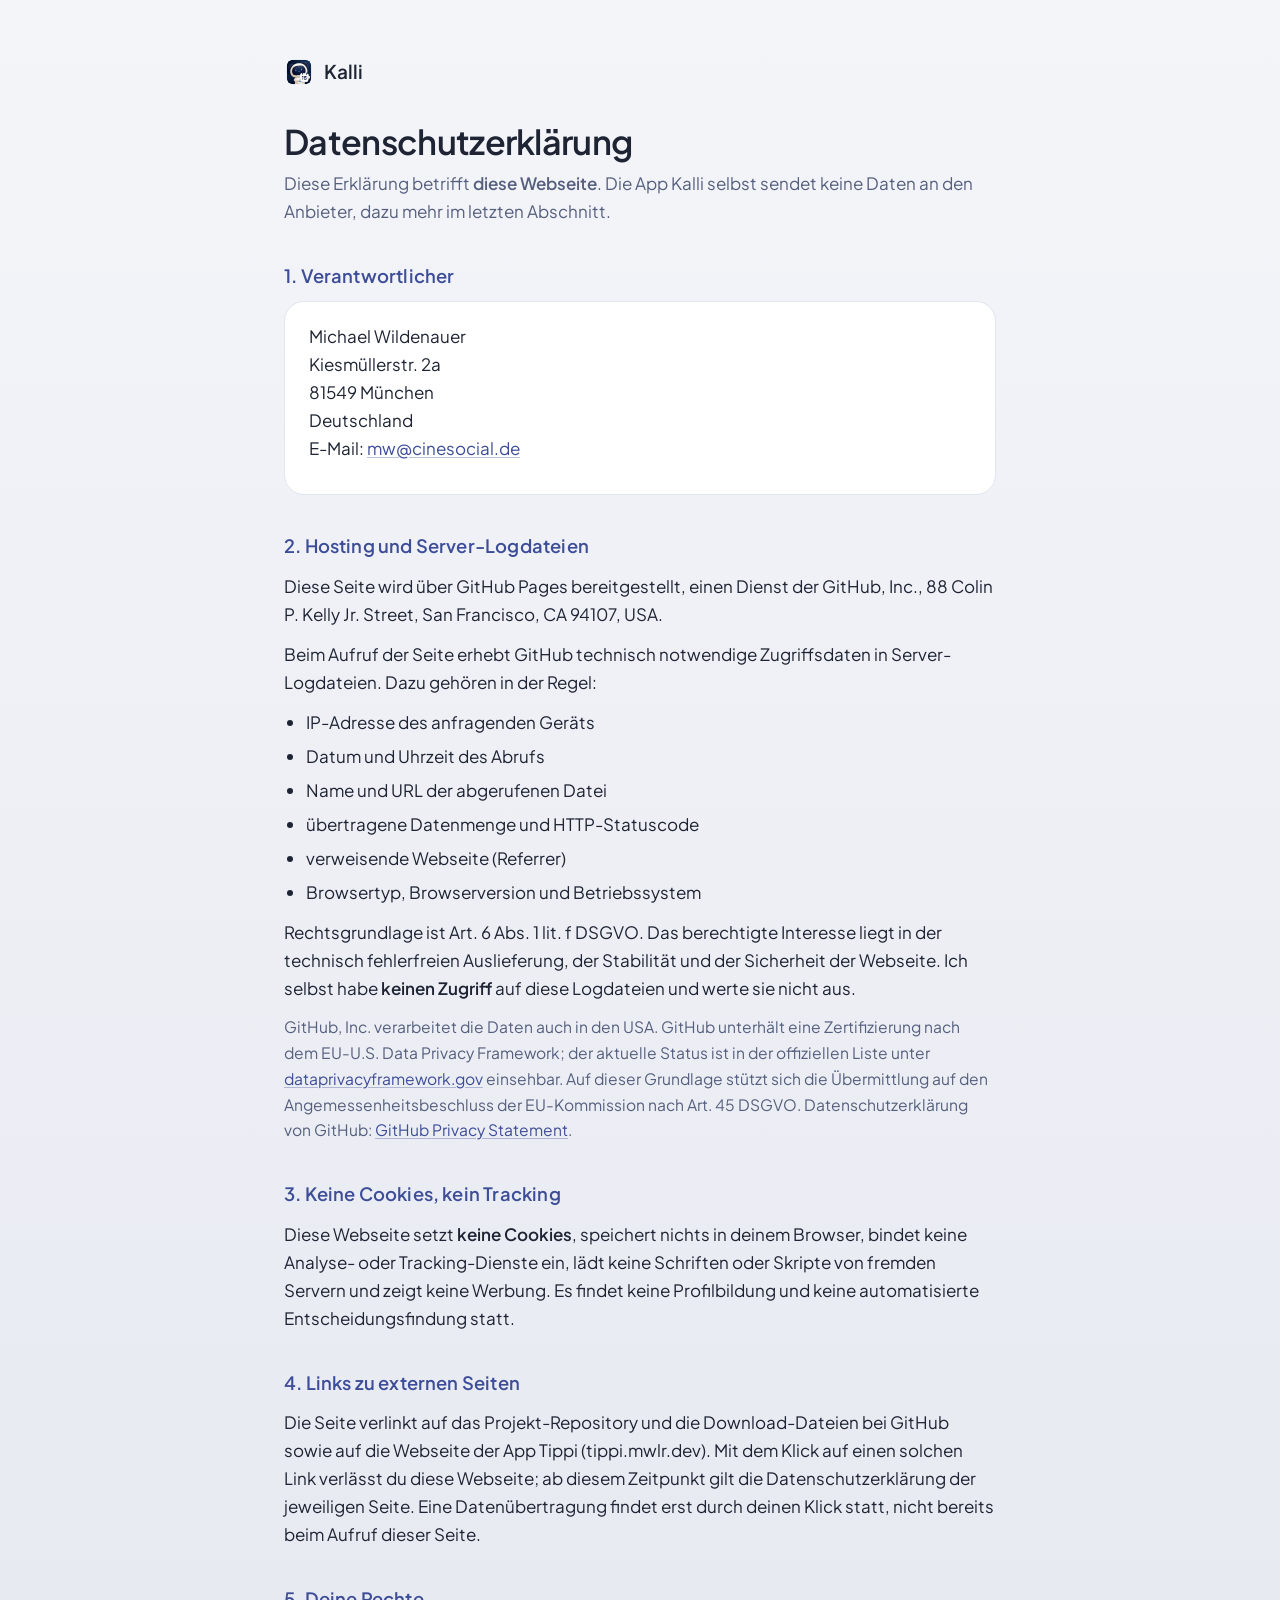
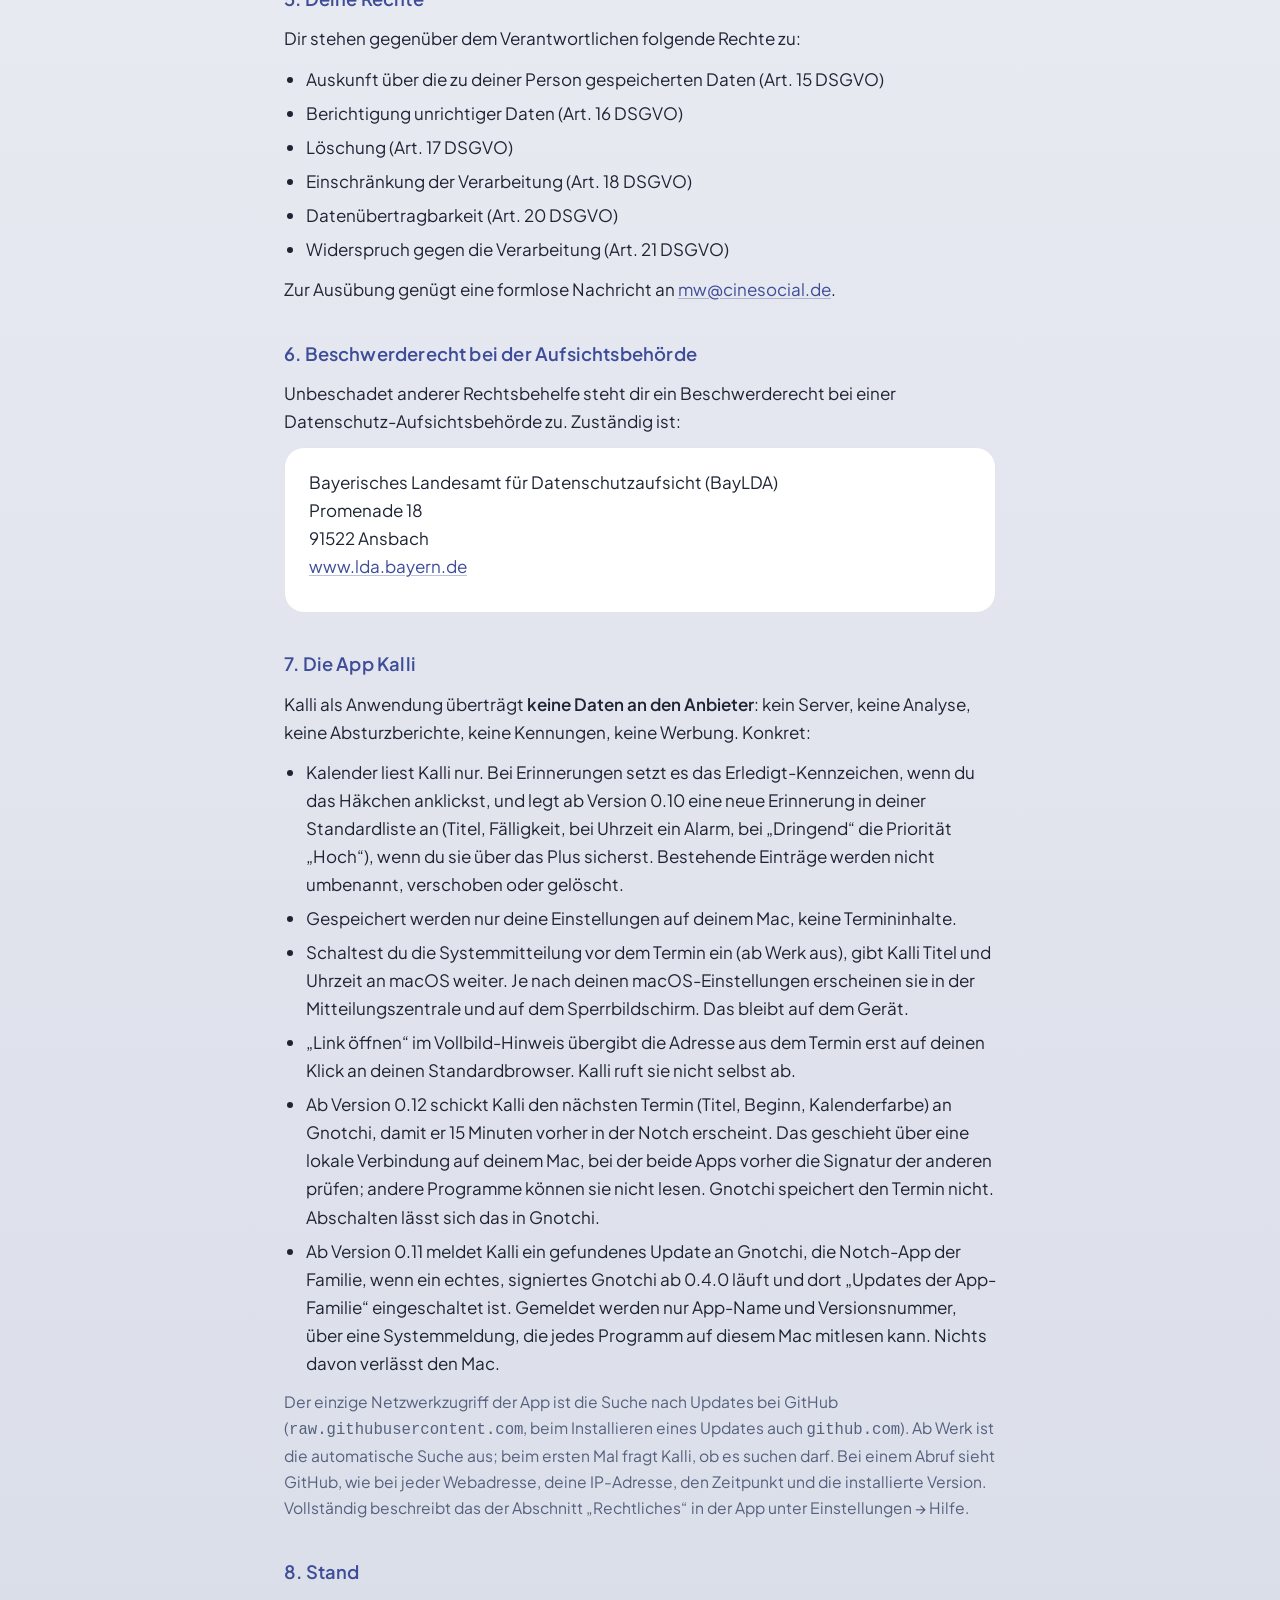
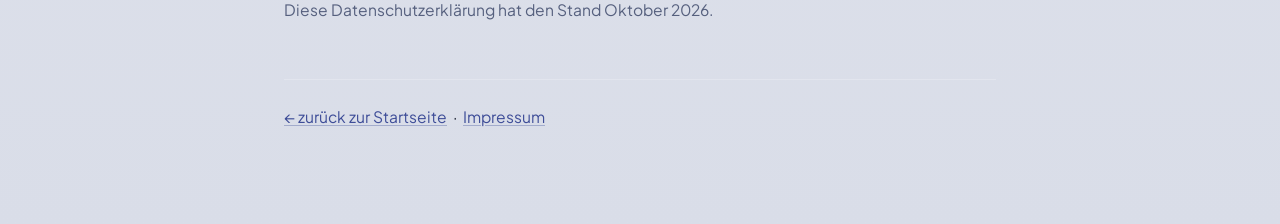
==== commit af06bfa9: "Impressum/Datenschutz: PLZ korrigiert, Kiesmüllerstr. 2a, 81549 München (nicht 81649) Co-Authored-By" ====
--- a/docs/datenschutz.html
+++ b/docs/datenschutz.html
@@ -25,7 +25,7 @@
     <p>
       Michael Wildenauer<br>
       Kiesmüllerstr. 2a<br>
-      81649 München<br>
+      81549 München<br>
       Deutschland<br>
       E-Mail: <a href="mailto:mw@cinesocial.de">mw@cinesocial.de</a>
     </p>
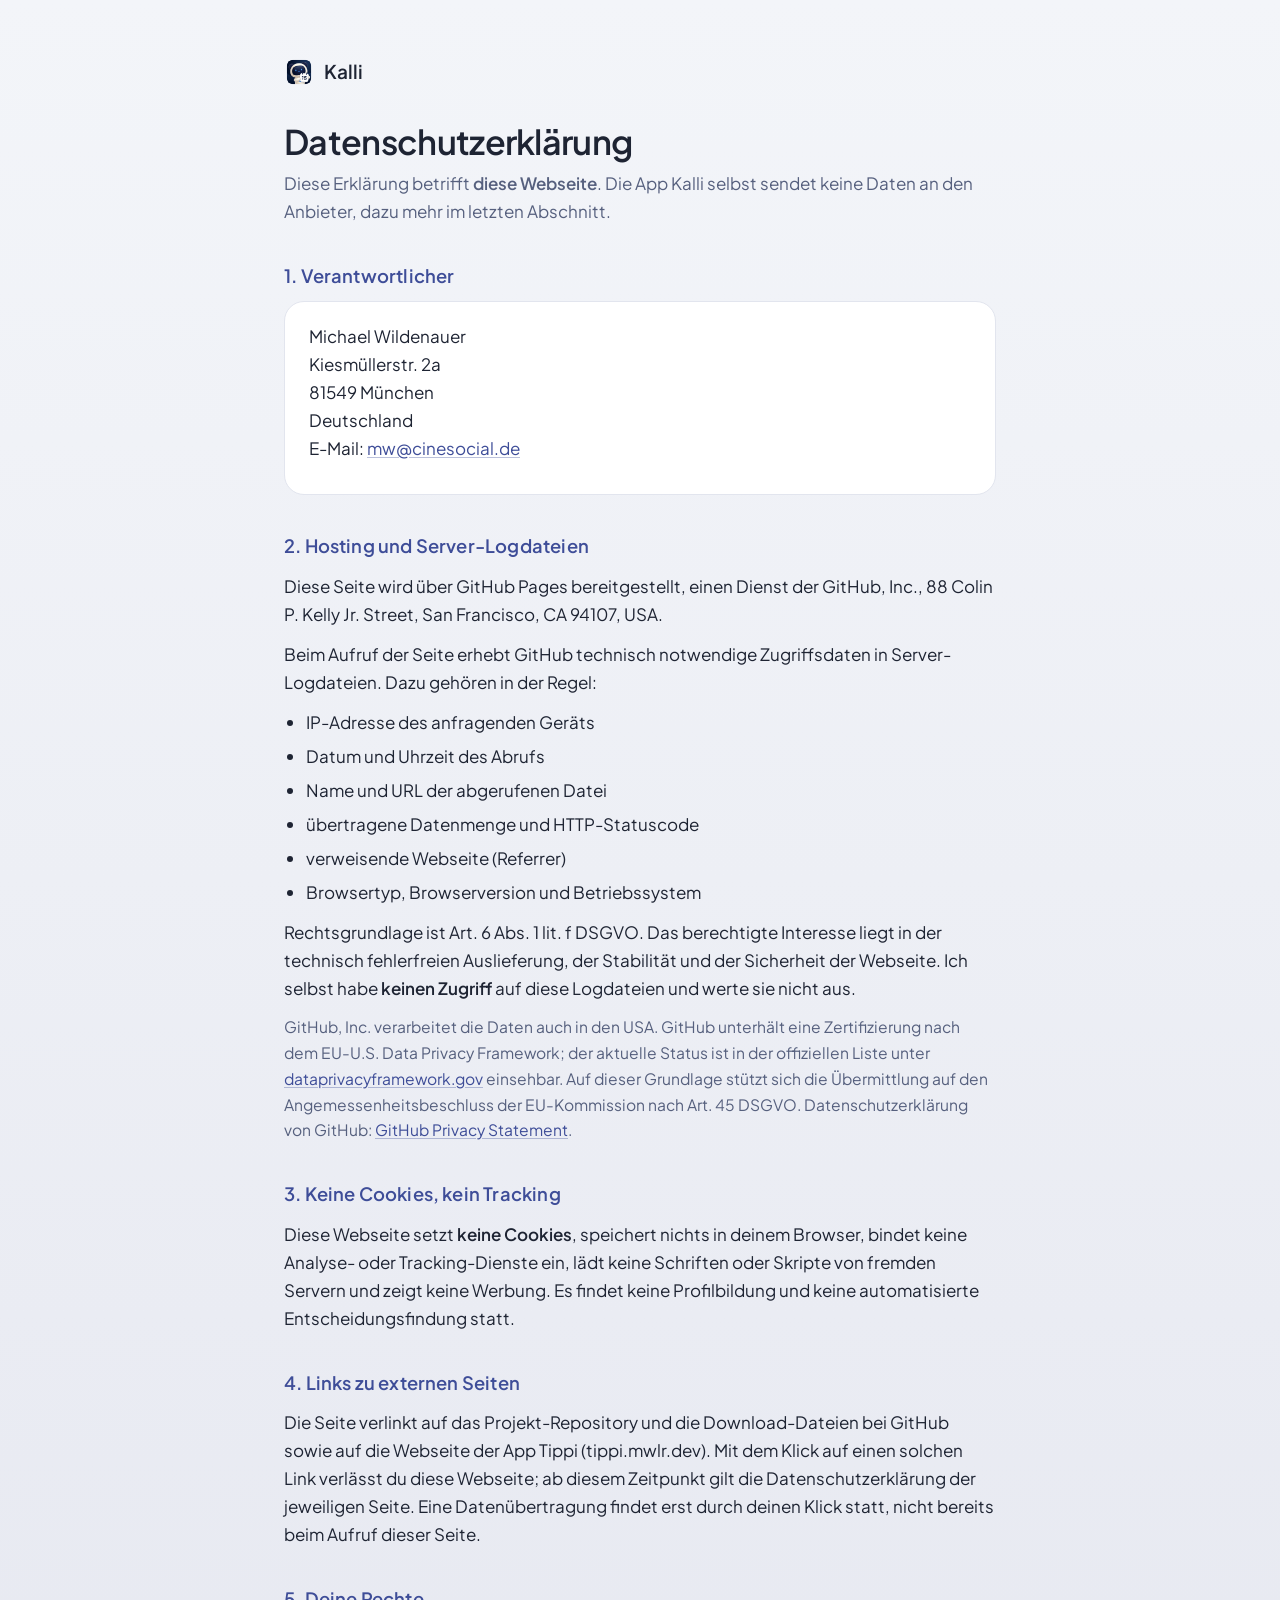
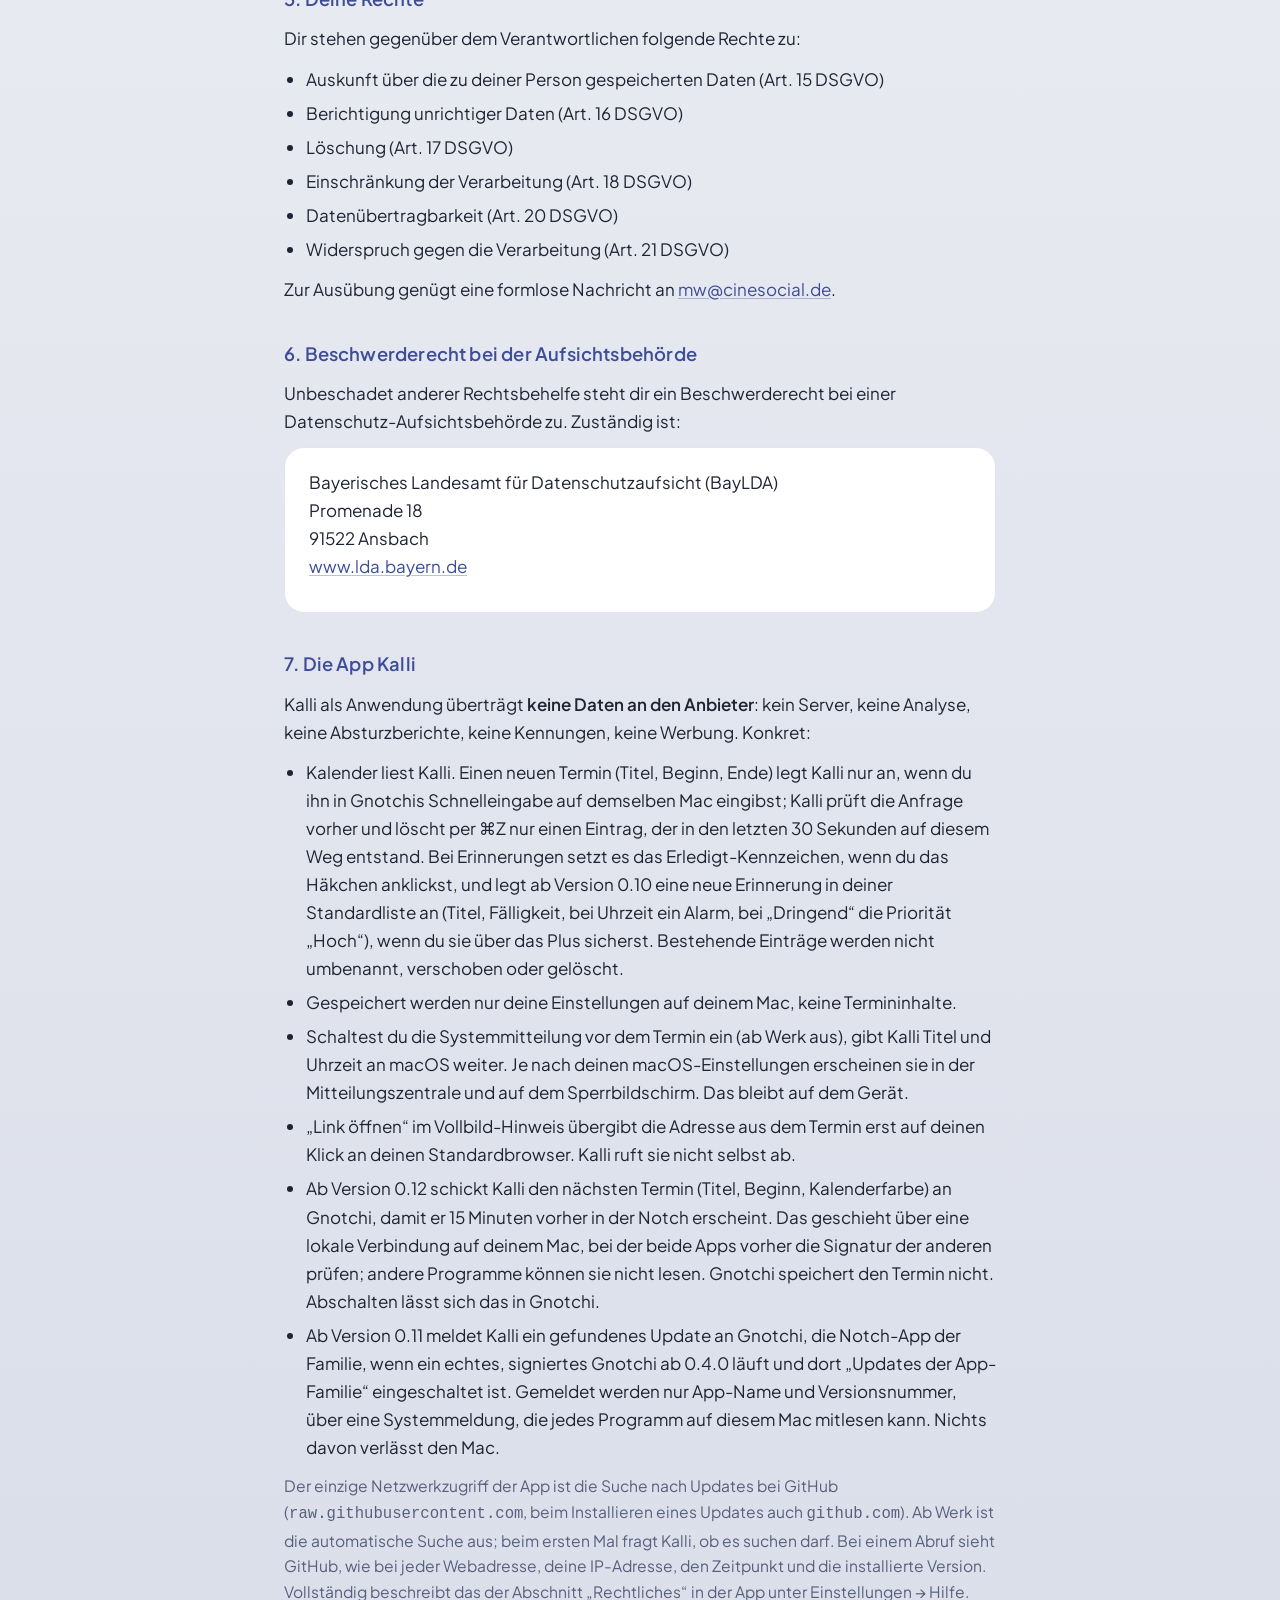
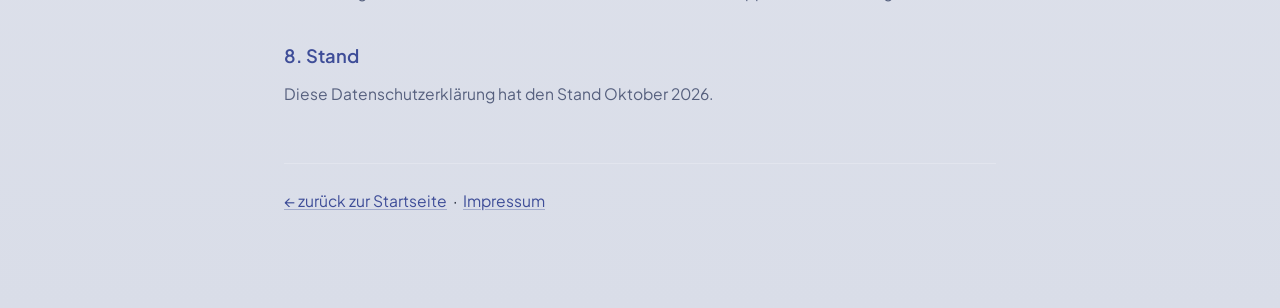
==== commit e085f014: "Schnelleingabe aus Gnotchi: Rückkanal am kalli.sock (K2) Gnotchi kann über die bestehende, beidseiti" ====
--- a/docs/datenschutz.html
+++ b/docs/datenschutz.html
@@ -116,7 +116,7 @@
     keine Analyse, keine Absturzberichte, keine Kennungen, keine Werbung. Konkret:
   </p>
   <ul>
-    <li>Kalender liest Kalli nur. Bei Erinnerungen setzt es das Erledigt-Kennzeichen, wenn du das Häkchen anklickst, und legt ab Version 0.10 eine neue Erinnerung in deiner Standardliste an (Titel, Fälligkeit, bei Uhrzeit ein Alarm, bei „Dringend“ die Priorität „Hoch“), wenn du sie über das Plus sicherst. Bestehende Einträge werden nicht umbenannt, verschoben oder gelöscht.</li>
+    <li>Kalender liest Kalli. Einen neuen Termin (Titel, Beginn, Ende) legt Kalli nur an, wenn du ihn in Gnotchis Schnelleingabe auf demselben Mac eingibst; Kalli prüft die Anfrage vorher und löscht per ⌘Z nur einen Eintrag, der in den letzten 30 Sekunden auf diesem Weg entstand. Bei Erinnerungen setzt es das Erledigt-Kennzeichen, wenn du das Häkchen anklickst, und legt ab Version 0.10 eine neue Erinnerung in deiner Standardliste an (Titel, Fälligkeit, bei Uhrzeit ein Alarm, bei „Dringend“ die Priorität „Hoch“), wenn du sie über das Plus sicherst. Bestehende Einträge werden nicht umbenannt, verschoben oder gelöscht.</li>
     <li>Gespeichert werden nur deine Einstellungen auf deinem Mac, keine Termininhalte.</li>
     <li>Schaltest du die Systemmitteilung vor dem Termin ein (ab Werk aus), gibt Kalli Titel und Uhrzeit an macOS weiter. Je nach deinen macOS-Einstellungen erscheinen sie in der Mitteilungszentrale und auf dem Sperrbildschirm. Das bleibt auf dem Gerät.</li>
     <li>„Link öffnen“ im Vollbild-Hinweis übergibt die Adresse aus dem Termin erst auf deinen Klick an deinen Standardbrowser. Kalli ruft sie nicht selbst ab.</li>
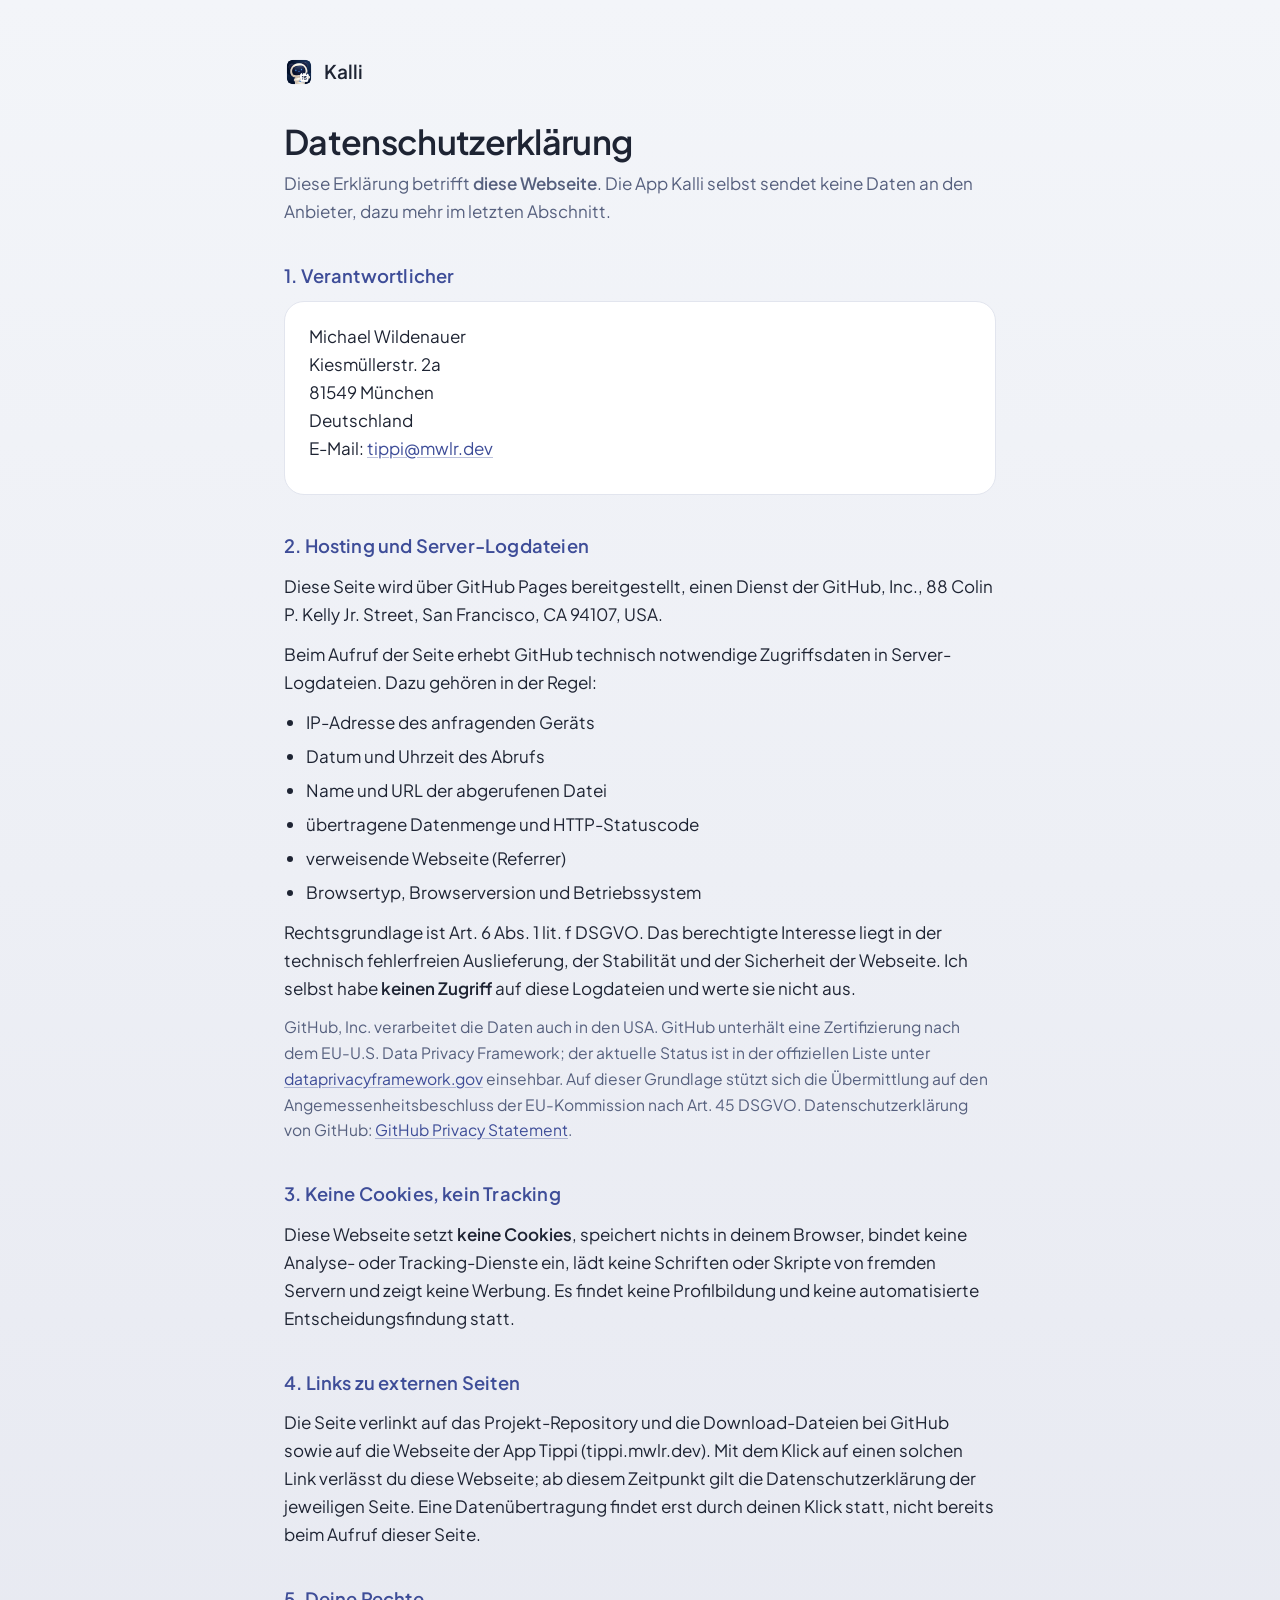
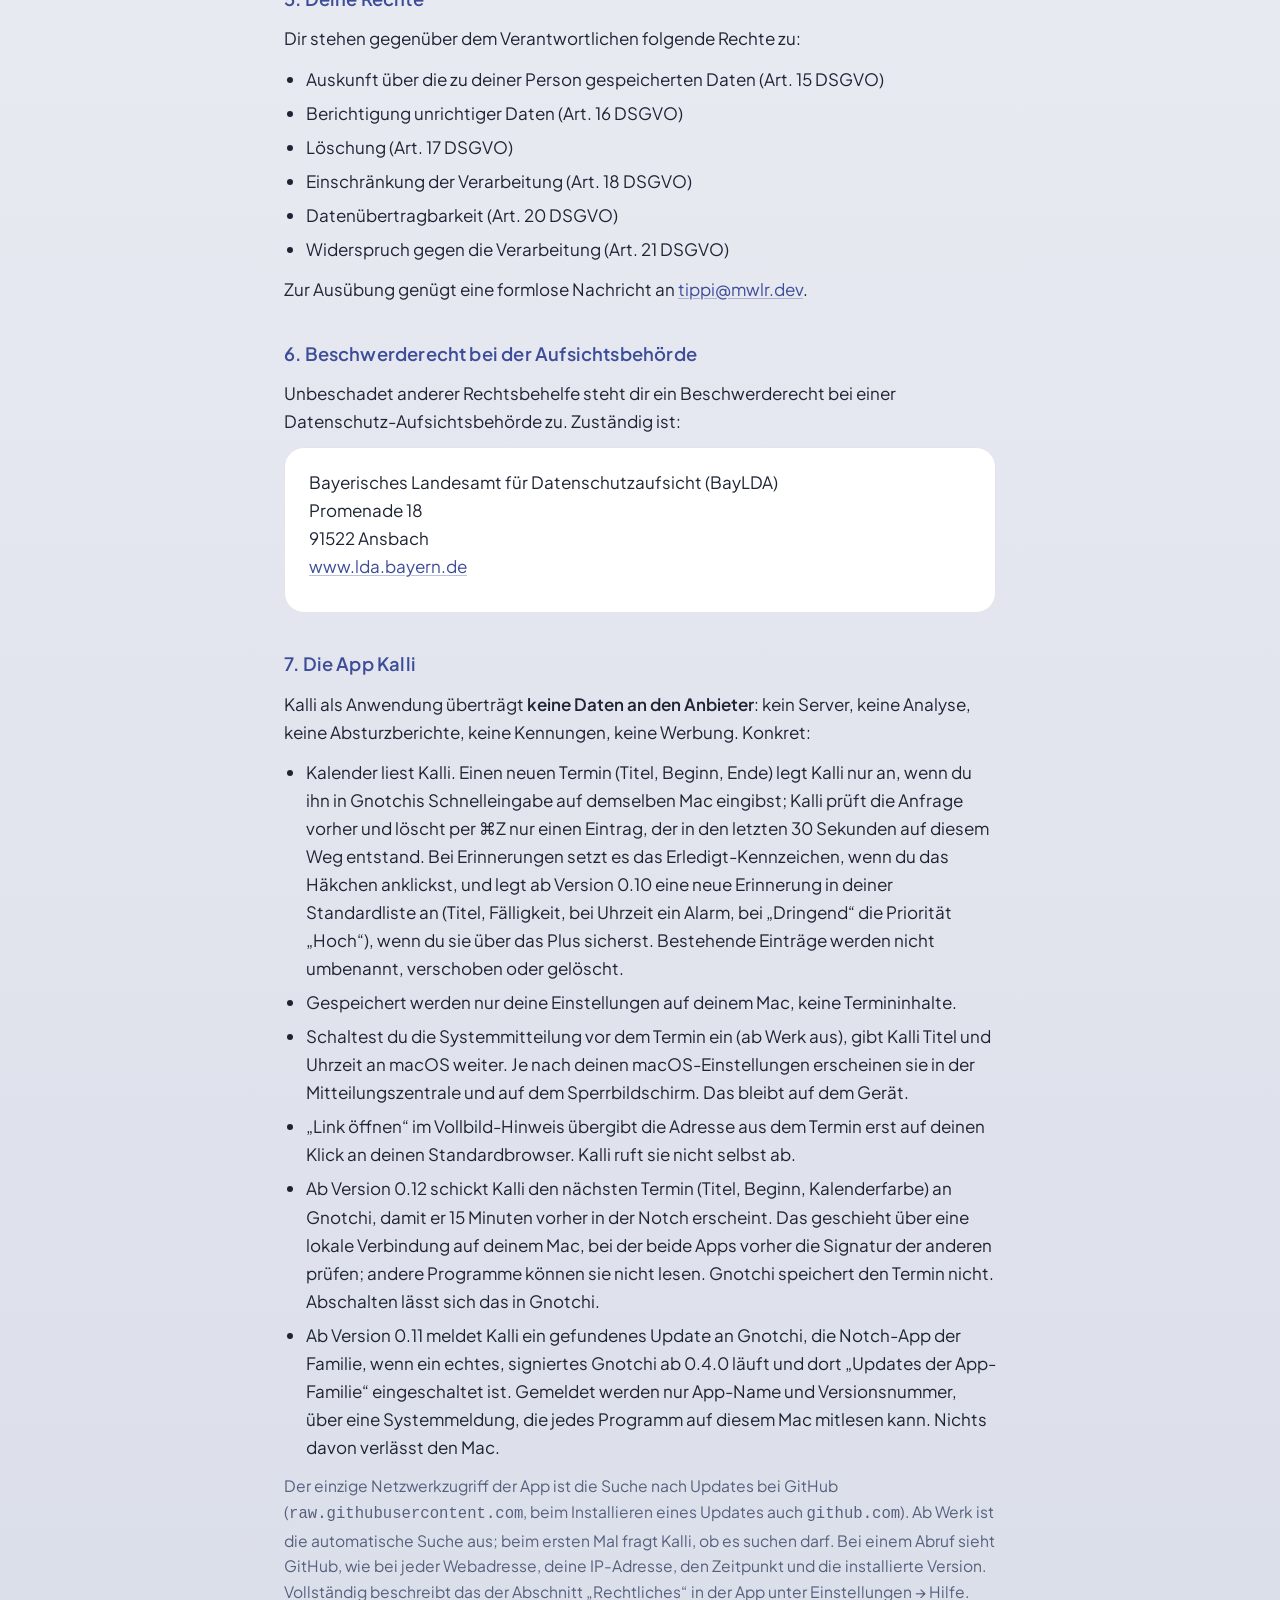
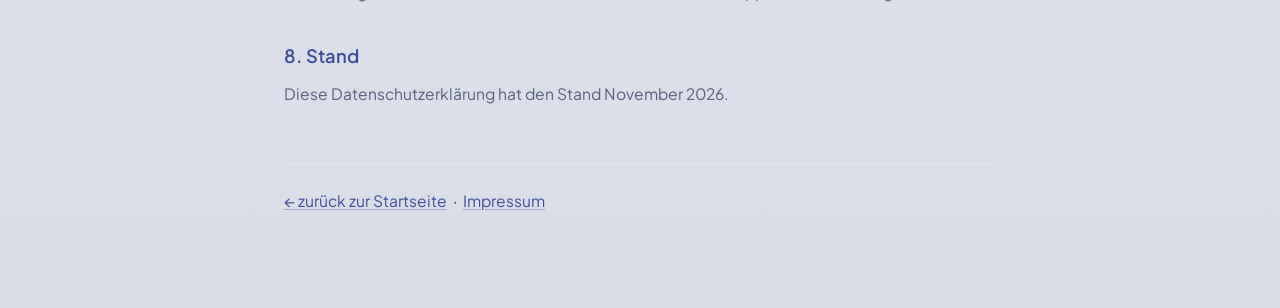
==== commit 15ac2831: "Contact address: tippi@mwlr.dev instead of a business address Imprint, privacy policy and in-app leg" ====
--- a/docs/datenschutz.html
+++ b/docs/datenschutz.html
@@ -27,7 +27,7 @@
       Kiesmüllerstr. 2a<br>
       81549 München<br>
       Deutschland<br>
-      E-Mail: <a href="mailto:mw@cinesocial.de">mw@cinesocial.de</a>
+      E-Mail: <a href="mailto:tippi@mwlr.dev">tippi@mwlr.dev</a>
     </p>
   </div>
 
@@ -93,7 +93,7 @@
   </ul>
   <p>
     Zur Ausübung genügt eine formlose Nachricht an
-    <a href="mailto:mw@cinesocial.de">mw@cinesocial.de</a>.
+    <a href="mailto:tippi@mwlr.dev">tippi@mwlr.dev</a>.
   </p>
 
   <h2>6. Beschwerderecht bei der Aufsichtsbehörde</h2>
@@ -133,7 +133,7 @@
   </p>
 
   <h2>8. Stand</h2>
-  <p class="small">Diese Datenschutzerklärung hat den Stand Oktober 2026.</p>
+  <p class="small">Diese Datenschutzerklärung hat den Stand November 2026.</p>
 
   <div class="back">
     <a href="./">← zurück zur Startseite</a> &nbsp;·&nbsp;
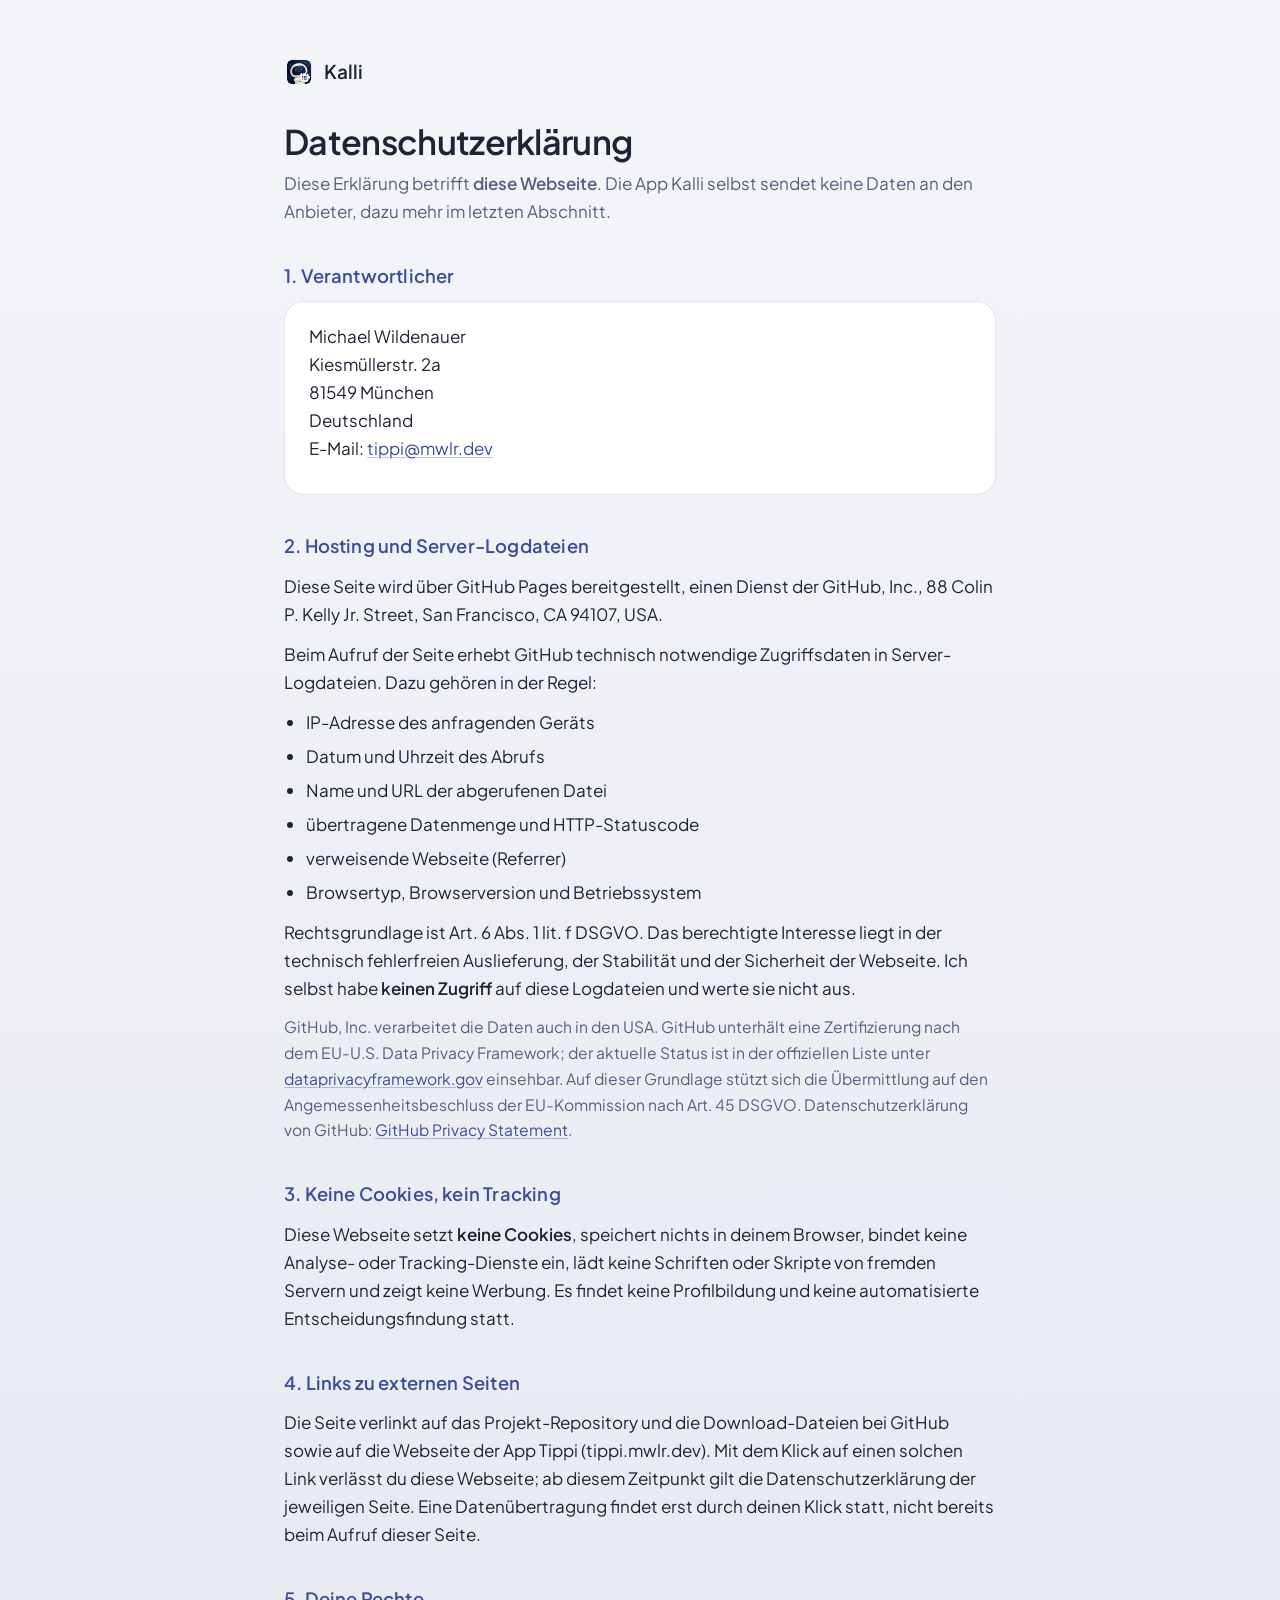
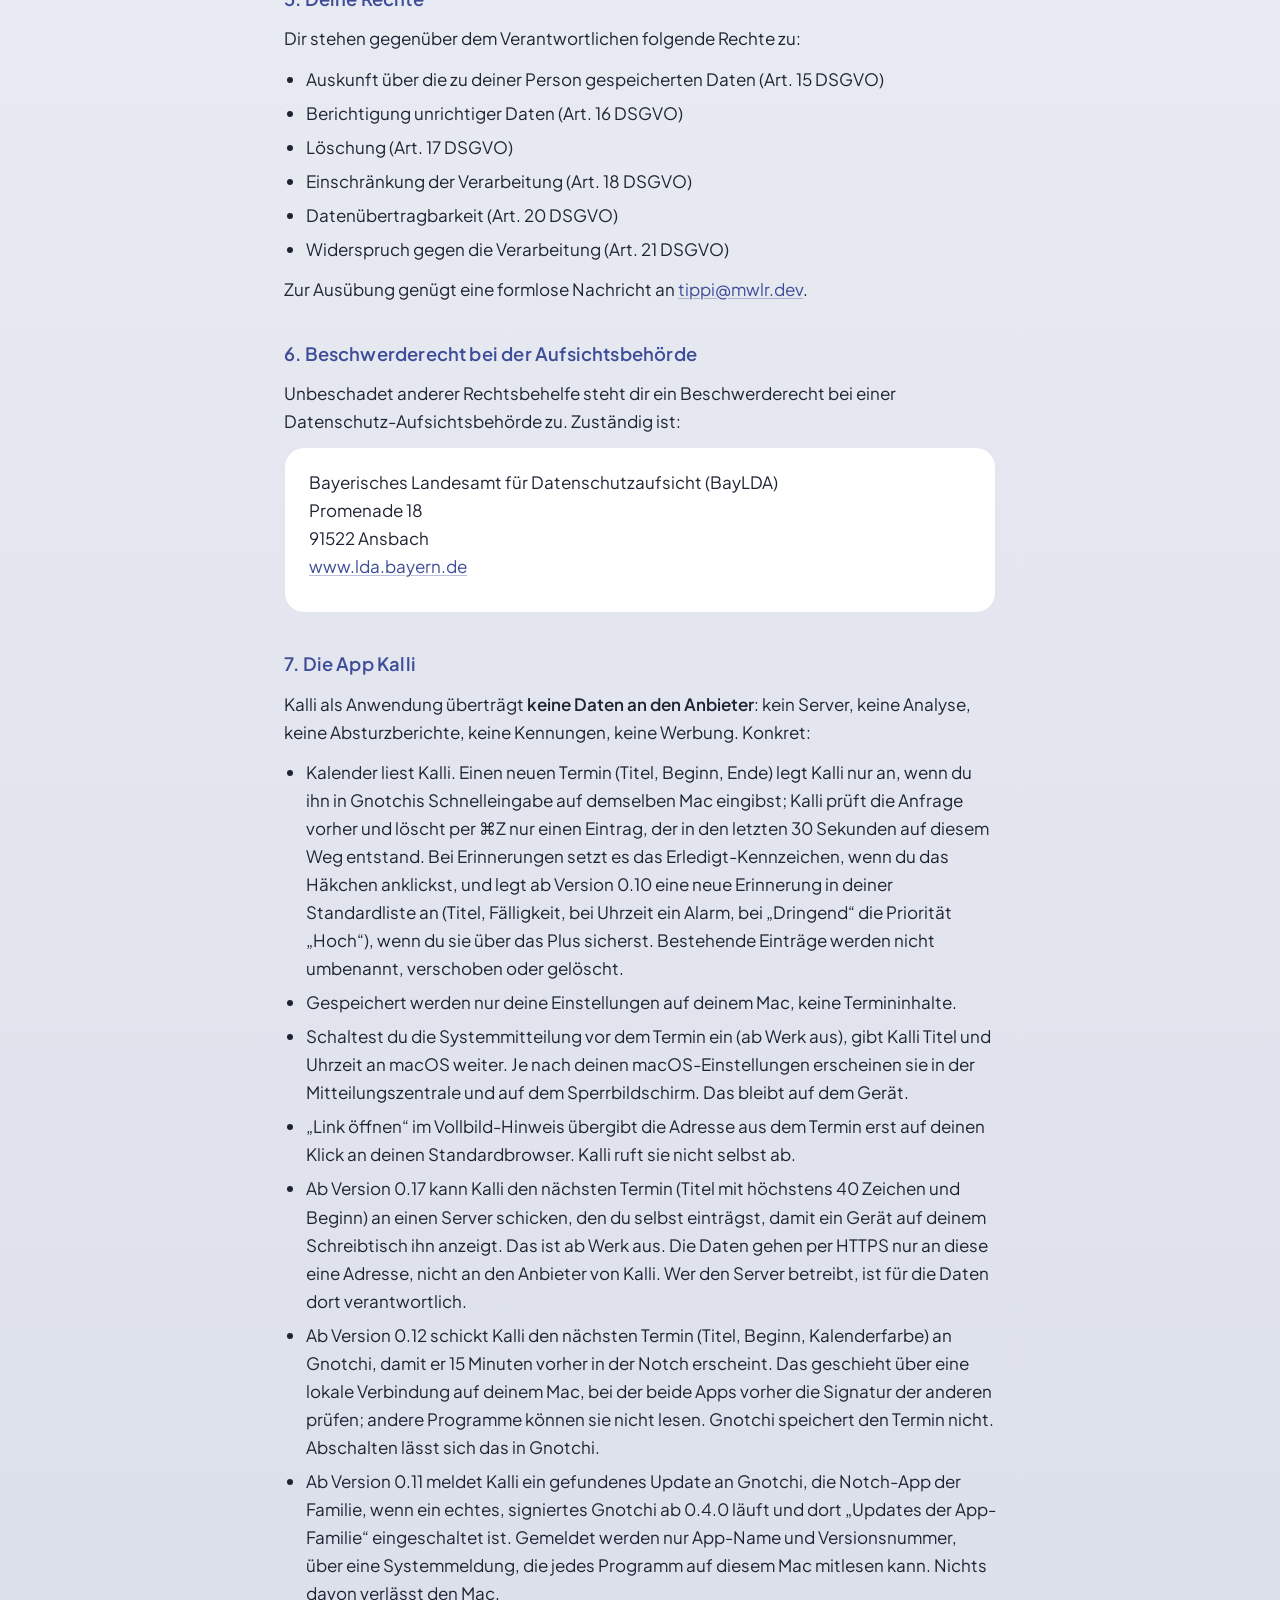
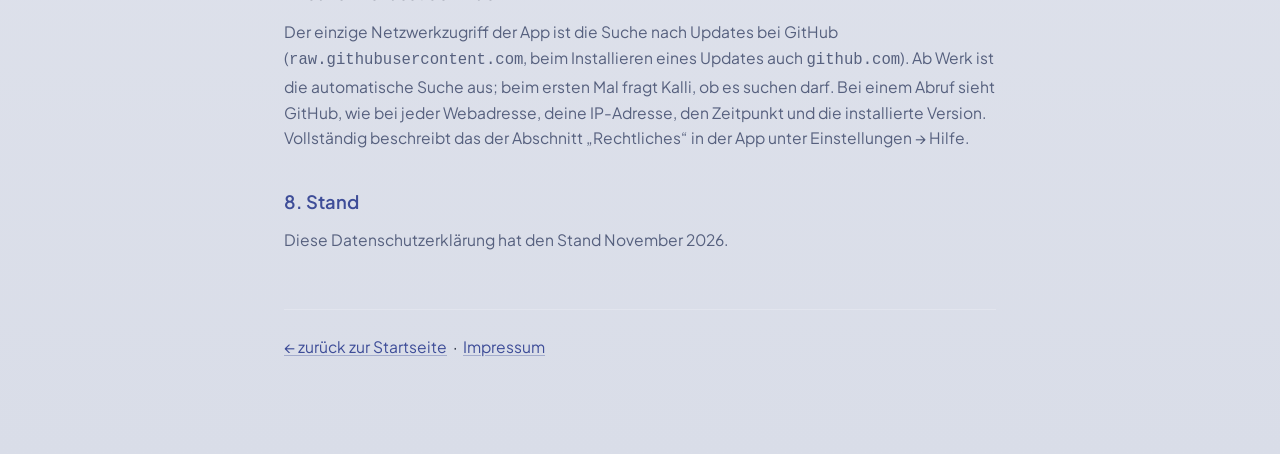
==== commit a95756a8: "0.17.0 — Nächster Termin fürs Schreibtischgerät CHANGELOG, Hilfe, Rechtliches, Datenschutz, One-Page" ====
--- a/docs/datenschutz.html
+++ b/docs/datenschutz.html
@@ -120,6 +120,7 @@
     <li>Gespeichert werden nur deine Einstellungen auf deinem Mac, keine Termininhalte.</li>
     <li>Schaltest du die Systemmitteilung vor dem Termin ein (ab Werk aus), gibt Kalli Titel und Uhrzeit an macOS weiter. Je nach deinen macOS-Einstellungen erscheinen sie in der Mitteilungszentrale und auf dem Sperrbildschirm. Das bleibt auf dem Gerät.</li>
     <li>„Link öffnen“ im Vollbild-Hinweis übergibt die Adresse aus dem Termin erst auf deinen Klick an deinen Standardbrowser. Kalli ruft sie nicht selbst ab.</li>
+    <li>Ab Version 0.17 kann Kalli den nächsten Termin (Titel mit höchstens 40 Zeichen und Beginn) an einen Server schicken, den du selbst einträgst, damit ein Gerät auf deinem Schreibtisch ihn anzeigt. Das ist ab Werk aus. Die Daten gehen per HTTPS nur an diese eine Adresse, nicht an den Anbieter von Kalli. Wer den Server betreibt, ist für die Daten dort verantwortlich.</li>
     <li>Ab Version 0.12 schickt Kalli den nächsten Termin (Titel, Beginn, Kalenderfarbe) an Gnotchi, damit er 15 Minuten vorher in der Notch erscheint. Das geschieht über eine lokale Verbindung auf deinem Mac, bei der beide Apps vorher die Signatur der anderen prüfen; andere Programme können sie nicht lesen. Gnotchi speichert den Termin nicht. Abschalten lässt sich das in Gnotchi.</li>
     <li>Ab Version 0.11 meldet Kalli ein gefundenes Update an Gnotchi, die Notch-App der Familie, wenn ein echtes, signiertes Gnotchi ab 0.4.0 läuft und dort „Updates der App-Familie“ eingeschaltet ist. Gemeldet werden nur App-Name und Versionsnummer, über eine Systemmeldung, die jedes Programm auf diesem Mac mitlesen kann. Nichts davon verlässt den Mac.</li>
   </ul>
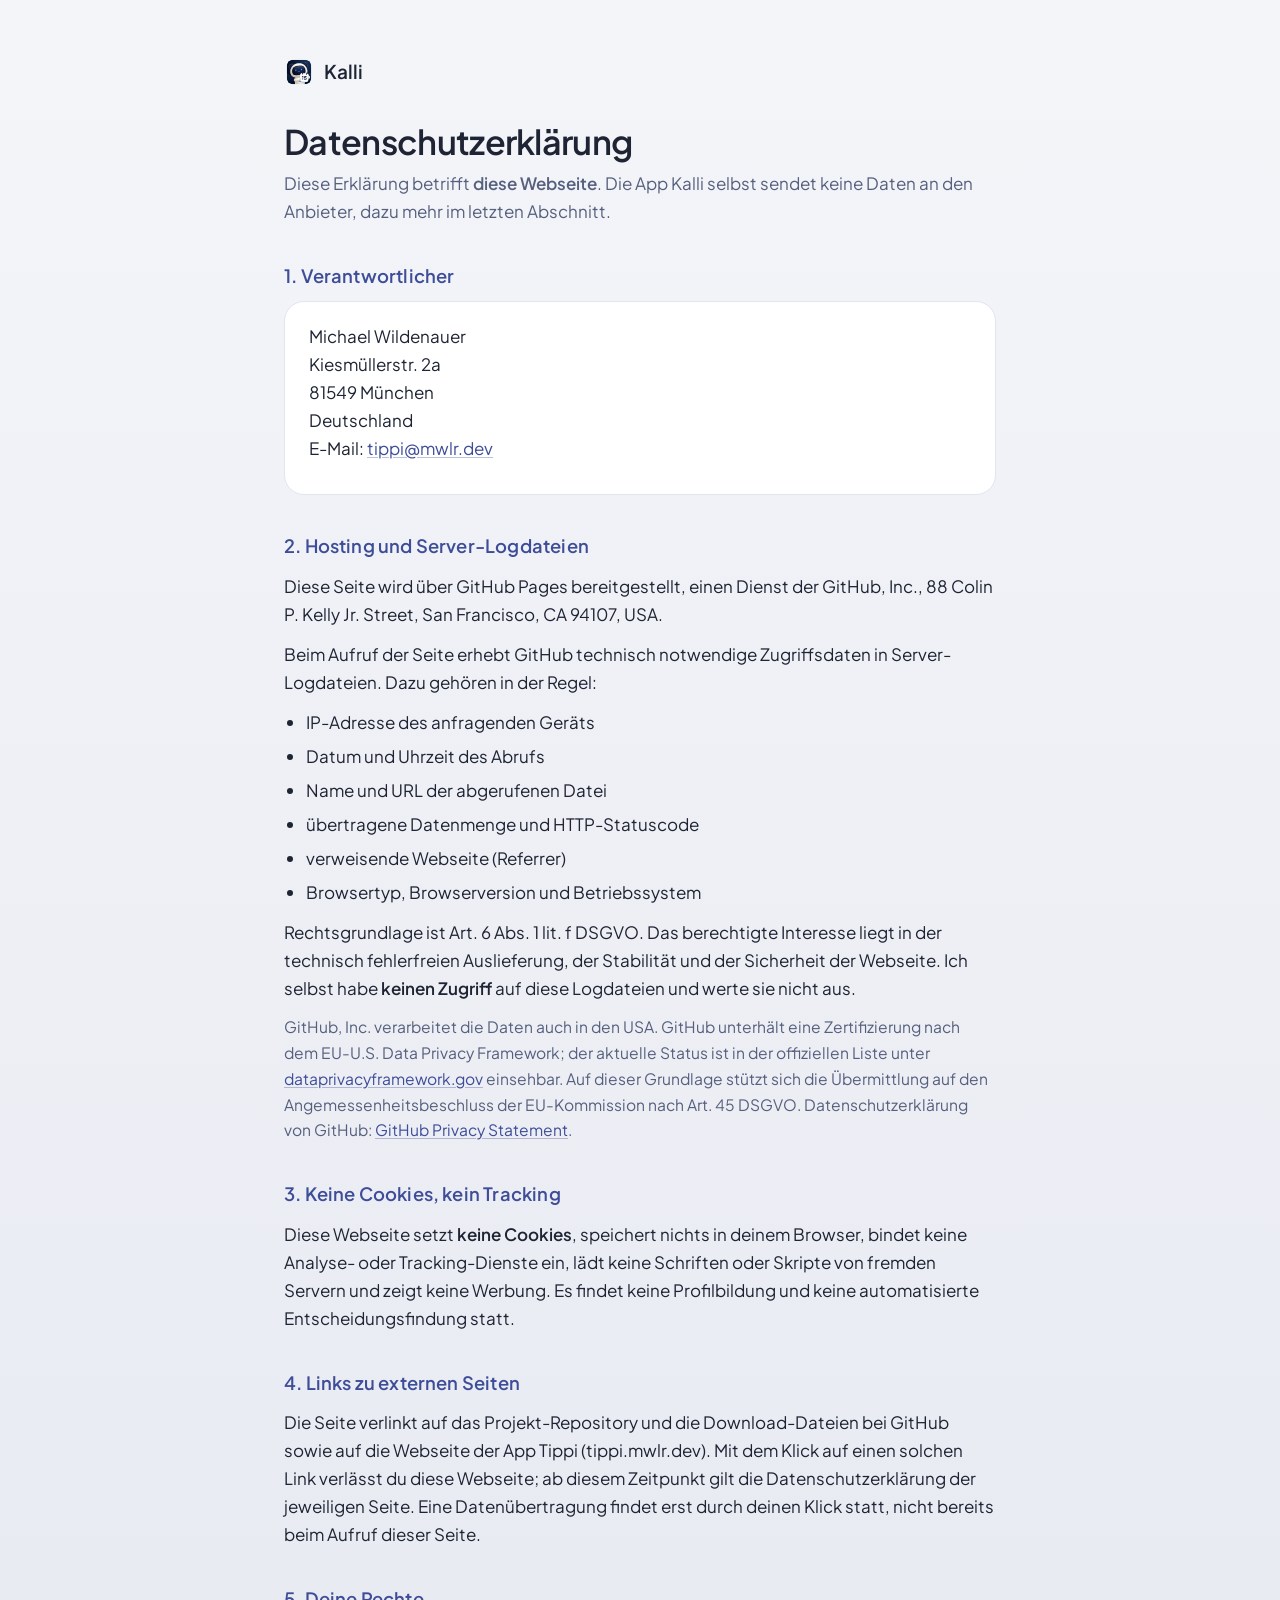
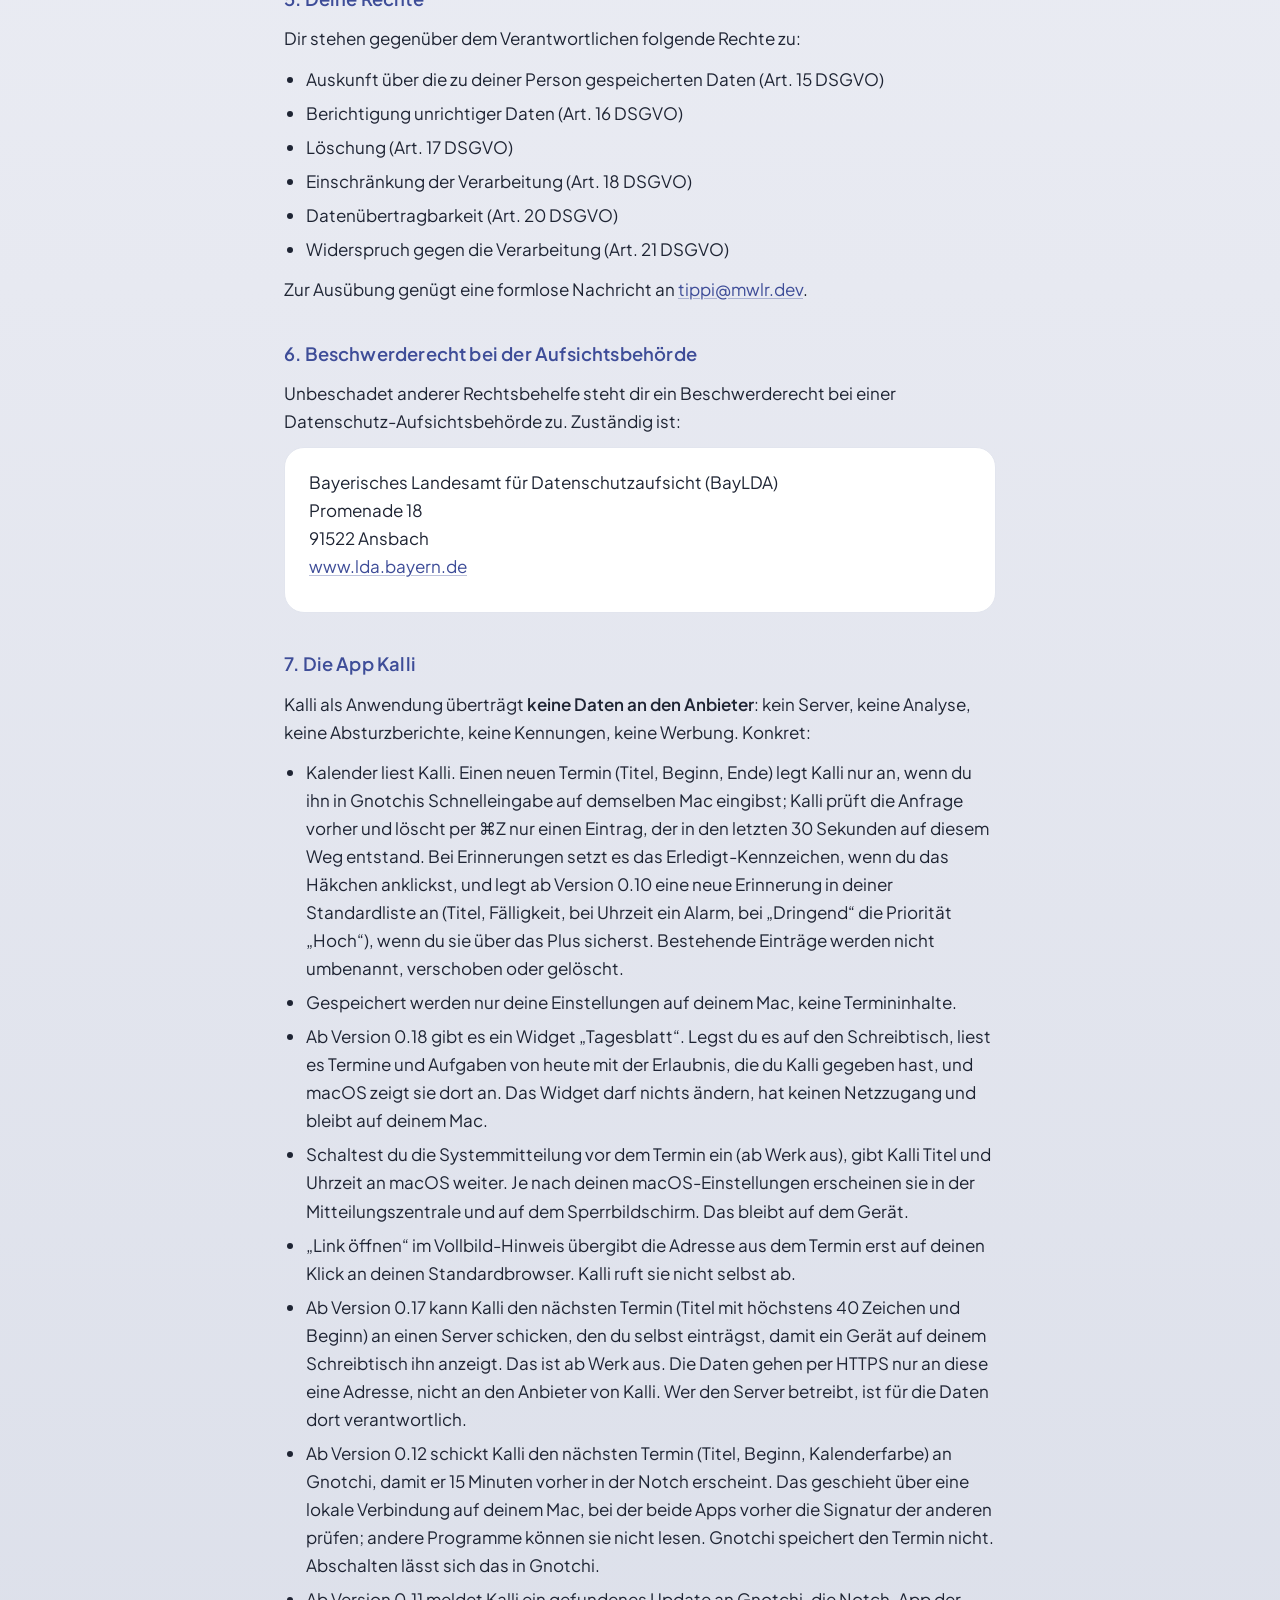
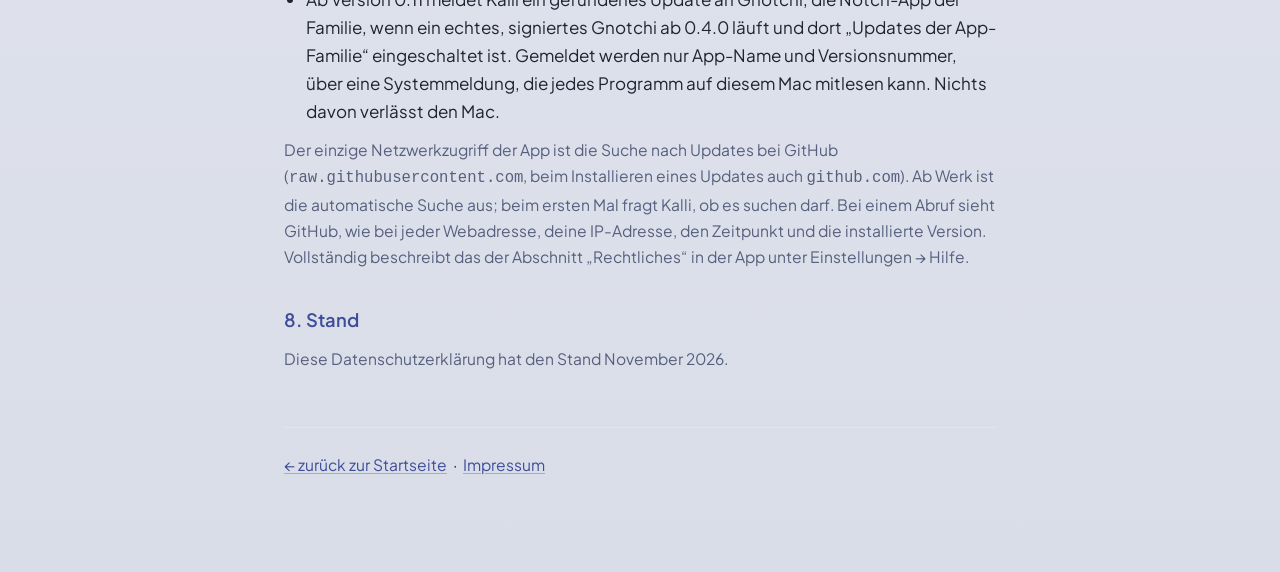
==== commit 9ba151a1: "0.18.0 — Tagesblatt als Widget, Aussehen Punkti, kleine Bildschirme Version, CHANGELOG datiert, Rech" ====
--- a/docs/datenschutz.html
+++ b/docs/datenschutz.html
@@ -118,6 +118,7 @@
   <ul>
     <li>Kalender liest Kalli. Einen neuen Termin (Titel, Beginn, Ende) legt Kalli nur an, wenn du ihn in Gnotchis Schnelleingabe auf demselben Mac eingibst; Kalli prüft die Anfrage vorher und löscht per ⌘Z nur einen Eintrag, der in den letzten 30 Sekunden auf diesem Weg entstand. Bei Erinnerungen setzt es das Erledigt-Kennzeichen, wenn du das Häkchen anklickst, und legt ab Version 0.10 eine neue Erinnerung in deiner Standardliste an (Titel, Fälligkeit, bei Uhrzeit ein Alarm, bei „Dringend“ die Priorität „Hoch“), wenn du sie über das Plus sicherst. Bestehende Einträge werden nicht umbenannt, verschoben oder gelöscht.</li>
     <li>Gespeichert werden nur deine Einstellungen auf deinem Mac, keine Termininhalte.</li>
+    <li>Ab Version 0.18 gibt es ein Widget „Tagesblatt“. Legst du es auf den Schreibtisch, liest es Termine und Aufgaben von heute mit der Erlaubnis, die du Kalli gegeben hast, und macOS zeigt sie dort an. Das Widget darf nichts ändern, hat keinen Netzzugang und bleibt auf deinem Mac.</li>
     <li>Schaltest du die Systemmitteilung vor dem Termin ein (ab Werk aus), gibt Kalli Titel und Uhrzeit an macOS weiter. Je nach deinen macOS-Einstellungen erscheinen sie in der Mitteilungszentrale und auf dem Sperrbildschirm. Das bleibt auf dem Gerät.</li>
     <li>„Link öffnen“ im Vollbild-Hinweis übergibt die Adresse aus dem Termin erst auf deinen Klick an deinen Standardbrowser. Kalli ruft sie nicht selbst ab.</li>
     <li>Ab Version 0.17 kann Kalli den nächsten Termin (Titel mit höchstens 40 Zeichen und Beginn) an einen Server schicken, den du selbst einträgst, damit ein Gerät auf deinem Schreibtisch ihn anzeigt. Das ist ab Werk aus. Die Daten gehen per HTTPS nur an diese eine Adresse, nicht an den Anbieter von Kalli. Wer den Server betreibt, ist für die Daten dort verantwortlich.</li>
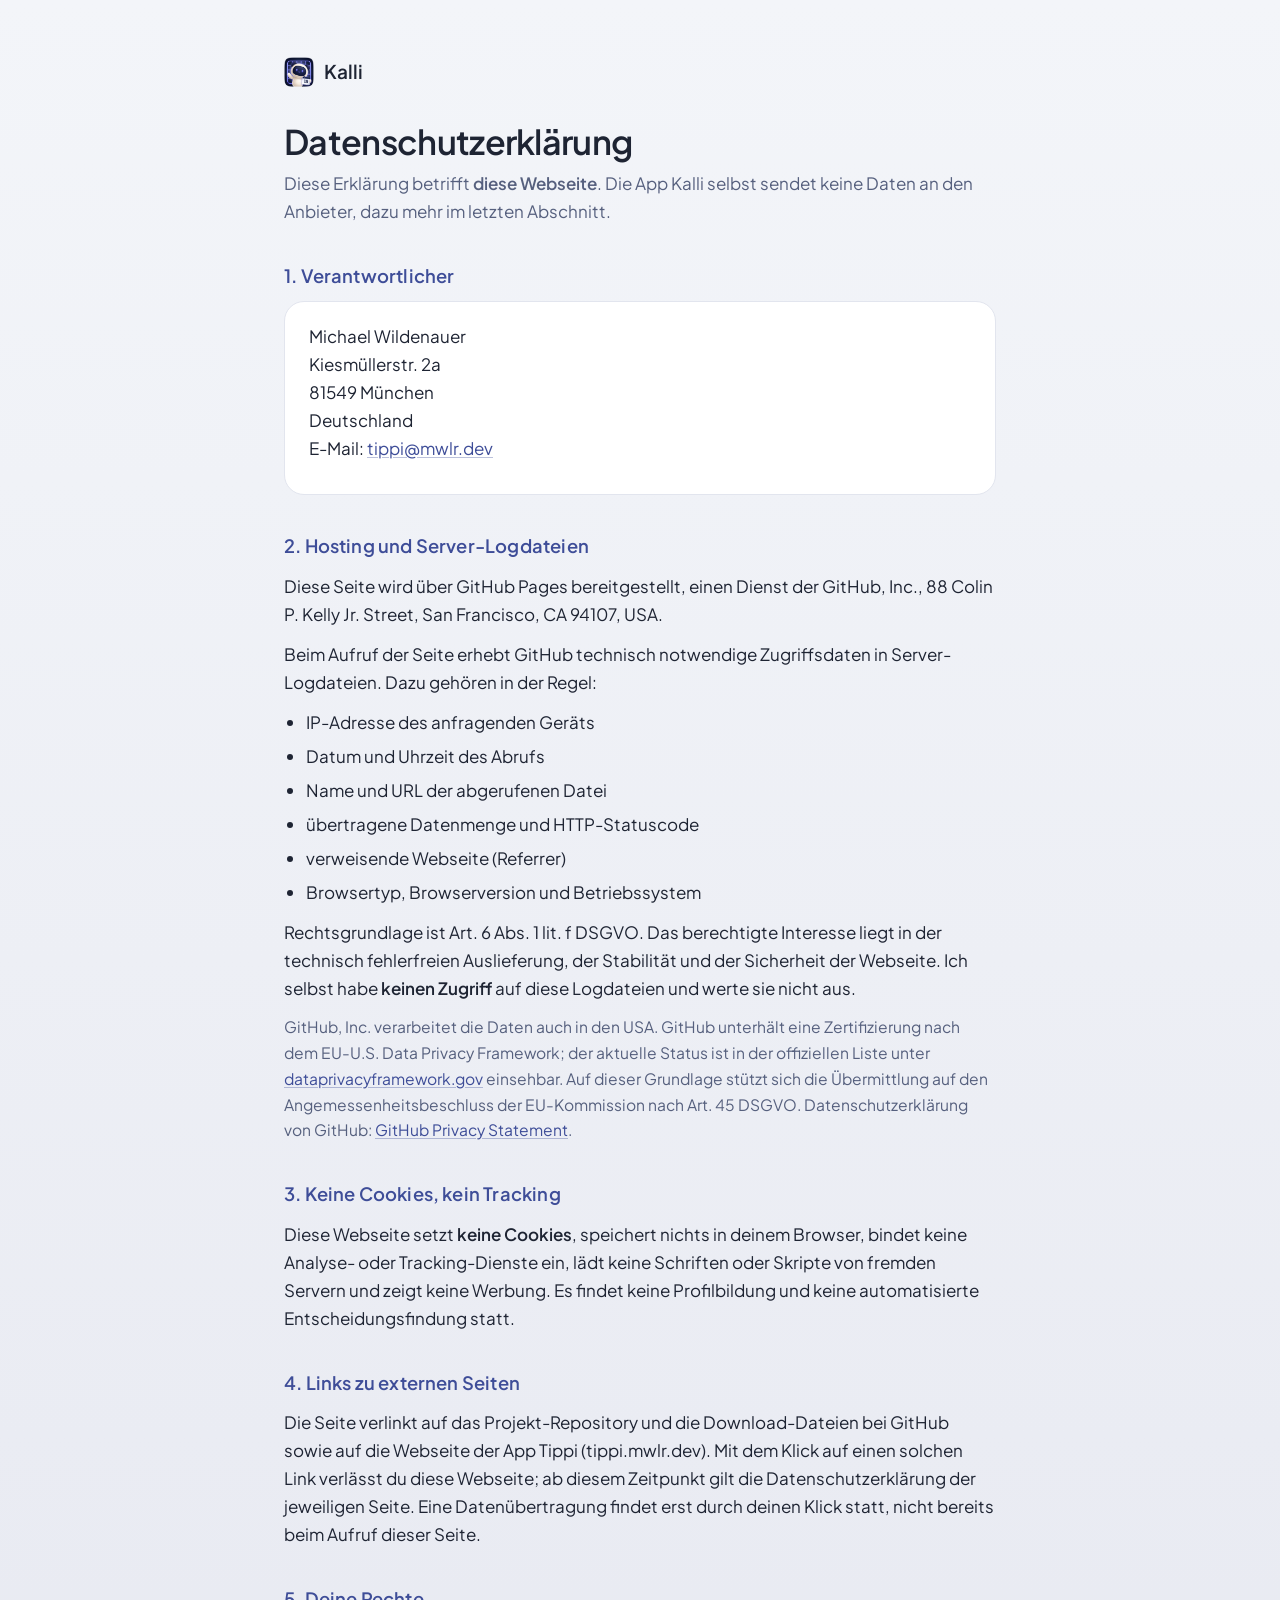
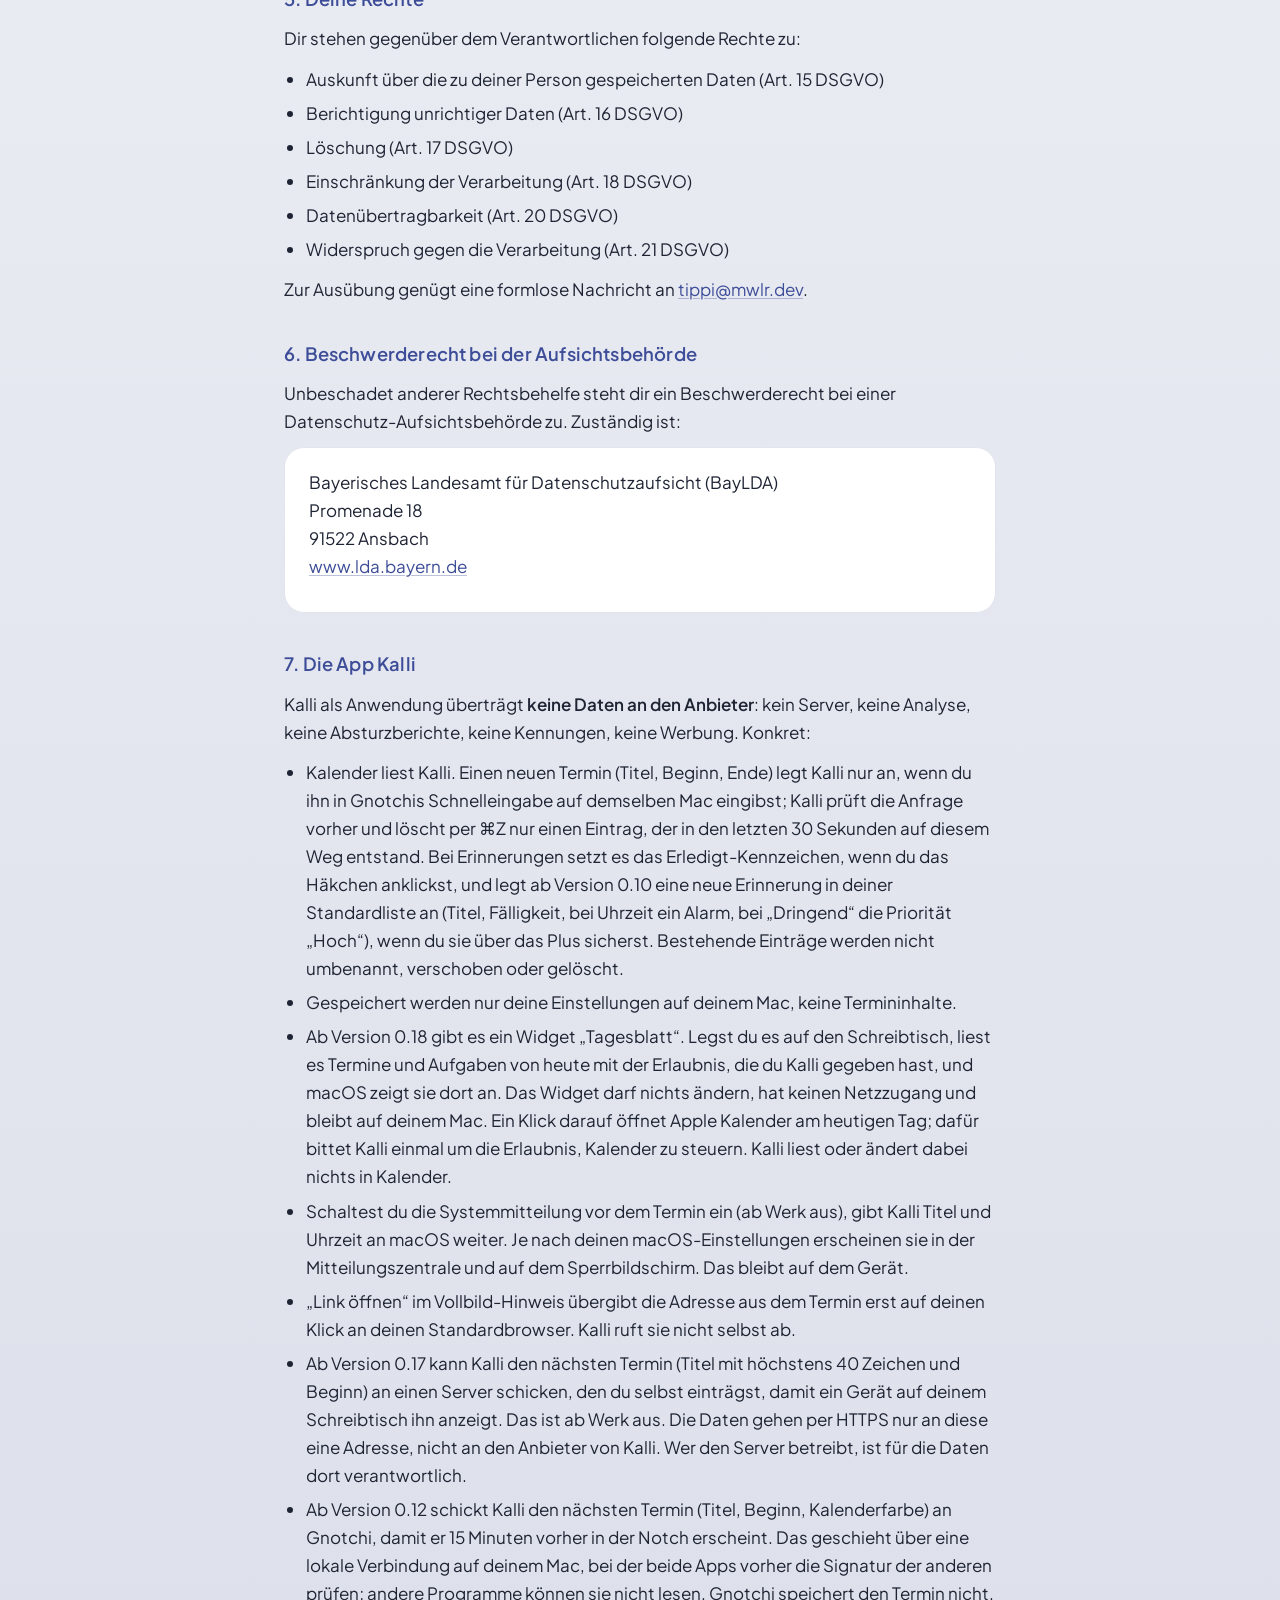
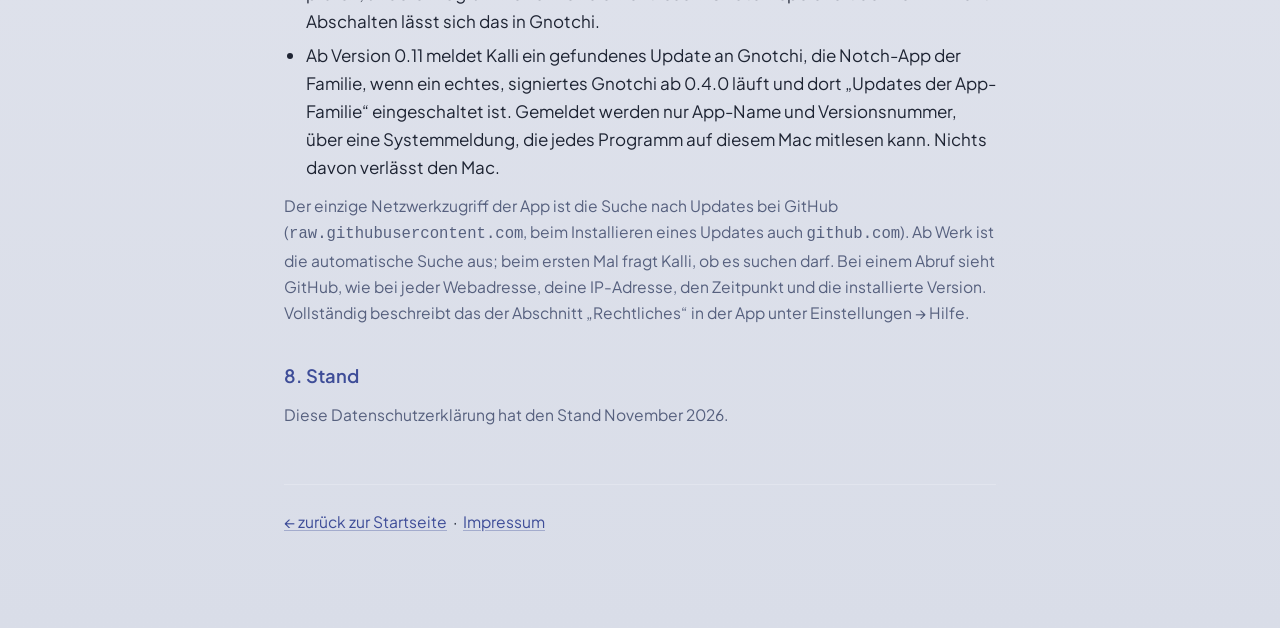
==== commit ff23b677: "0.19.0 — Widget-Klick öffnet Apple Kalender am heutigen Tag - URL-Schema kalli:, angenommen wird nur" ====
--- a/docs/datenschutz.html
+++ b/docs/datenschutz.html
@@ -118,7 +118,7 @@
   <ul>
     <li>Kalender liest Kalli. Einen neuen Termin (Titel, Beginn, Ende) legt Kalli nur an, wenn du ihn in Gnotchis Schnelleingabe auf demselben Mac eingibst; Kalli prüft die Anfrage vorher und löscht per ⌘Z nur einen Eintrag, der in den letzten 30 Sekunden auf diesem Weg entstand. Bei Erinnerungen setzt es das Erledigt-Kennzeichen, wenn du das Häkchen anklickst, und legt ab Version 0.10 eine neue Erinnerung in deiner Standardliste an (Titel, Fälligkeit, bei Uhrzeit ein Alarm, bei „Dringend“ die Priorität „Hoch“), wenn du sie über das Plus sicherst. Bestehende Einträge werden nicht umbenannt, verschoben oder gelöscht.</li>
     <li>Gespeichert werden nur deine Einstellungen auf deinem Mac, keine Termininhalte.</li>
-    <li>Ab Version 0.18 gibt es ein Widget „Tagesblatt“. Legst du es auf den Schreibtisch, liest es Termine und Aufgaben von heute mit der Erlaubnis, die du Kalli gegeben hast, und macOS zeigt sie dort an. Das Widget darf nichts ändern, hat keinen Netzzugang und bleibt auf deinem Mac.</li>
+    <li>Ab Version 0.18 gibt es ein Widget „Tagesblatt“. Legst du es auf den Schreibtisch, liest es Termine und Aufgaben von heute mit der Erlaubnis, die du Kalli gegeben hast, und macOS zeigt sie dort an. Das Widget darf nichts ändern, hat keinen Netzzugang und bleibt auf deinem Mac. Ein Klick darauf öffnet Apple Kalender am heutigen Tag; dafür bittet Kalli einmal um die Erlaubnis, Kalender zu steuern. Kalli liest oder ändert dabei nichts in Kalender.</li>
     <li>Schaltest du die Systemmitteilung vor dem Termin ein (ab Werk aus), gibt Kalli Titel und Uhrzeit an macOS weiter. Je nach deinen macOS-Einstellungen erscheinen sie in der Mitteilungszentrale und auf dem Sperrbildschirm. Das bleibt auf dem Gerät.</li>
     <li>„Link öffnen“ im Vollbild-Hinweis übergibt die Adresse aus dem Termin erst auf deinen Klick an deinen Standardbrowser. Kalli ruft sie nicht selbst ab.</li>
     <li>Ab Version 0.17 kann Kalli den nächsten Termin (Titel mit höchstens 40 Zeichen und Beginn) an einen Server schicken, den du selbst einträgst, damit ein Gerät auf deinem Schreibtisch ihn anzeigt. Das ist ab Werk aus. Die Daten gehen per HTTPS nur an diese eine Adresse, nicht an den Anbieter von Kalli. Wer den Server betreibt, ist für die Daten dort verantwortlich.</li>
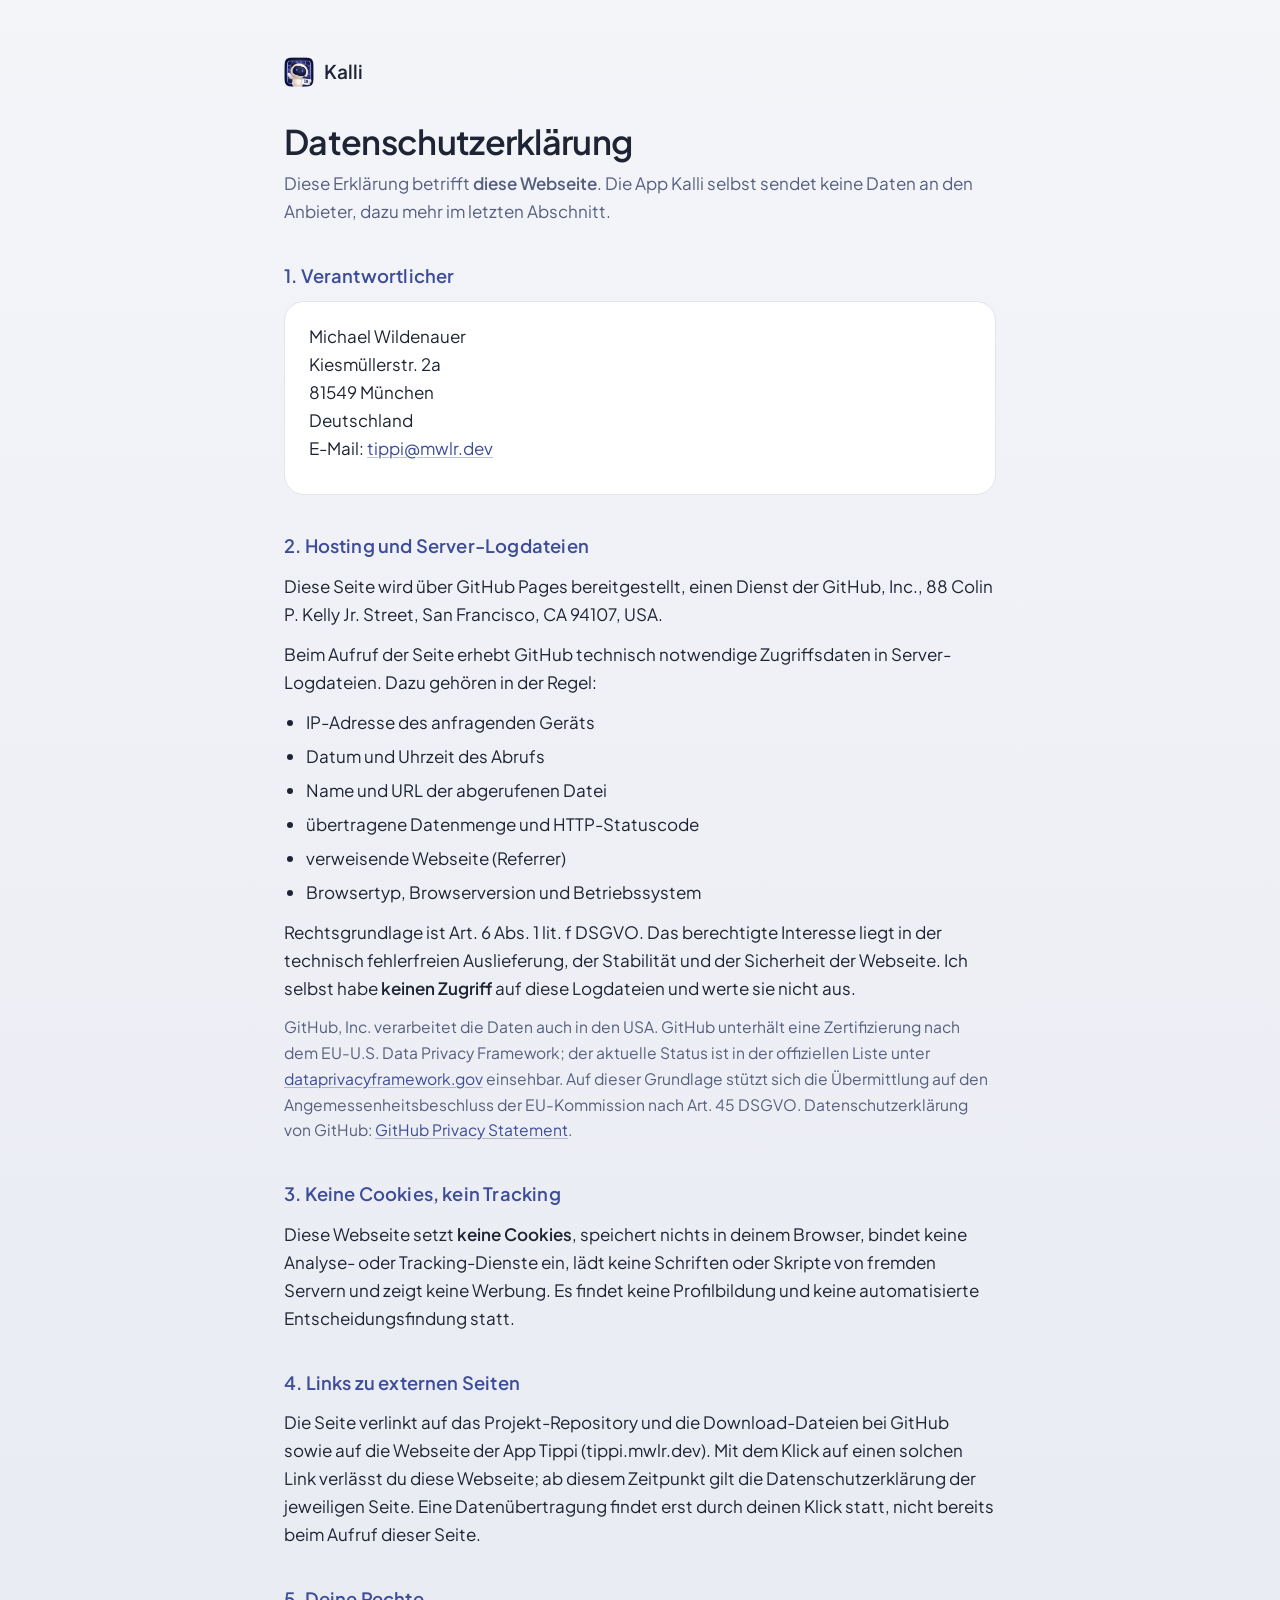
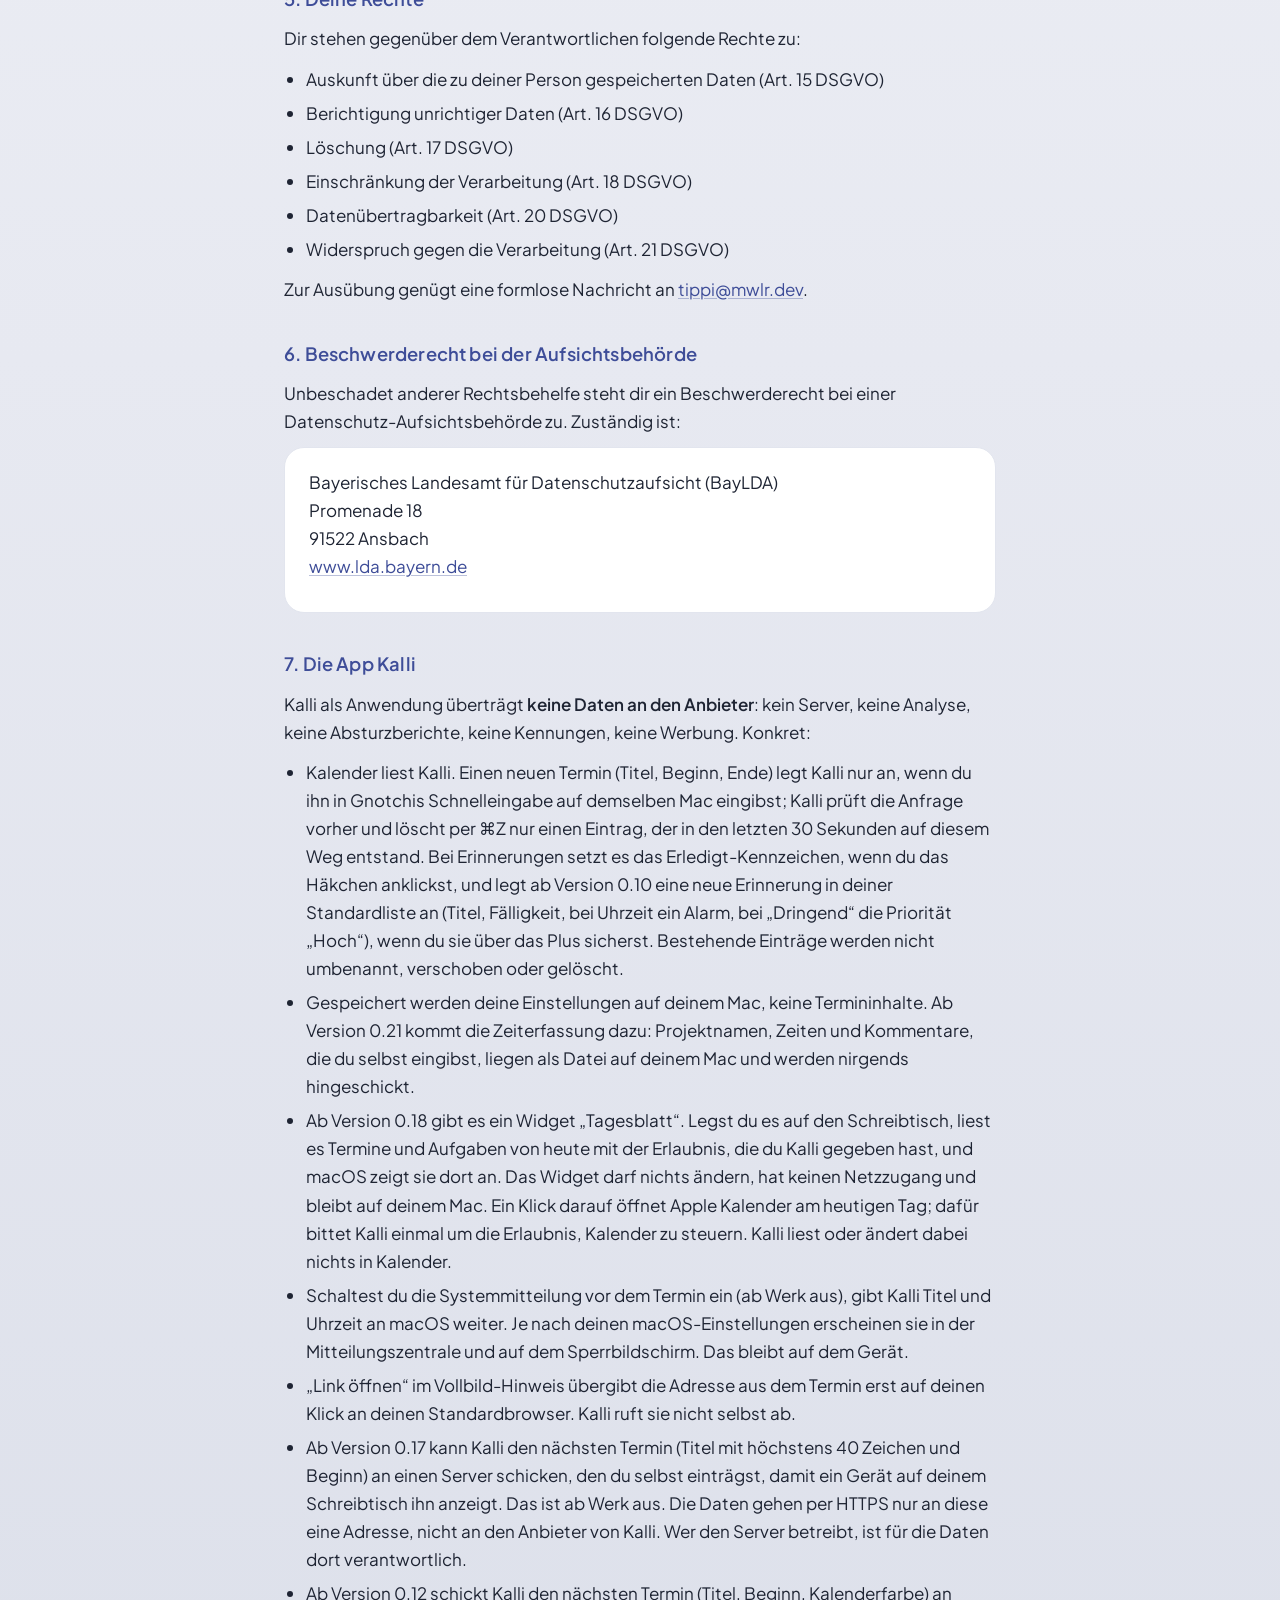
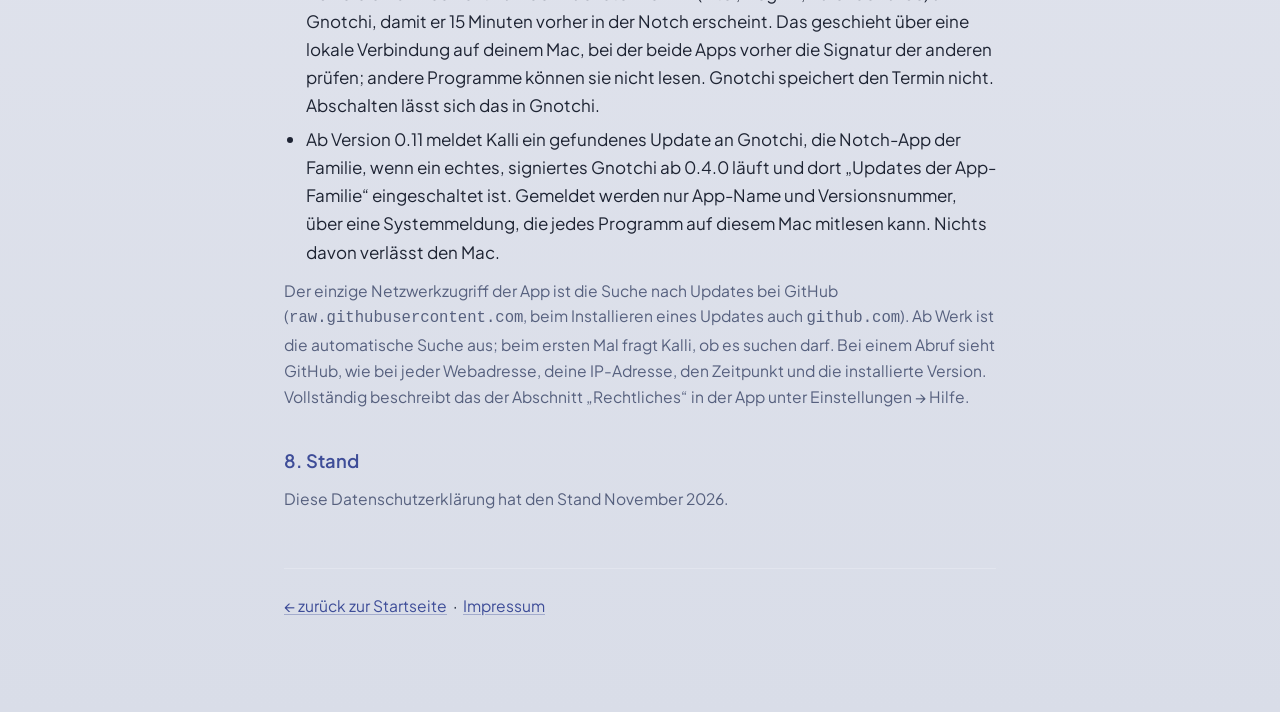
==== commit 4c75d790: "0.21.0 — Zeiterfassung aus MacStd Reiter Zeit im Popover, Menüleisten-Zustand (läuft/Pause), Übersic" ====
--- a/docs/datenschutz.html
+++ b/docs/datenschutz.html
@@ -117,7 +117,7 @@
   </p>
   <ul>
     <li>Kalender liest Kalli. Einen neuen Termin (Titel, Beginn, Ende) legt Kalli nur an, wenn du ihn in Gnotchis Schnelleingabe auf demselben Mac eingibst; Kalli prüft die Anfrage vorher und löscht per ⌘Z nur einen Eintrag, der in den letzten 30 Sekunden auf diesem Weg entstand. Bei Erinnerungen setzt es das Erledigt-Kennzeichen, wenn du das Häkchen anklickst, und legt ab Version 0.10 eine neue Erinnerung in deiner Standardliste an (Titel, Fälligkeit, bei Uhrzeit ein Alarm, bei „Dringend“ die Priorität „Hoch“), wenn du sie über das Plus sicherst. Bestehende Einträge werden nicht umbenannt, verschoben oder gelöscht.</li>
-    <li>Gespeichert werden nur deine Einstellungen auf deinem Mac, keine Termininhalte.</li>
+    <li>Gespeichert werden deine Einstellungen auf deinem Mac, keine Termininhalte. Ab Version 0.21 kommt die Zeiterfassung dazu: Projektnamen, Zeiten und Kommentare, die du selbst eingibst, liegen als Datei auf deinem Mac und werden nirgends hingeschickt.</li>
     <li>Ab Version 0.18 gibt es ein Widget „Tagesblatt“. Legst du es auf den Schreibtisch, liest es Termine und Aufgaben von heute mit der Erlaubnis, die du Kalli gegeben hast, und macOS zeigt sie dort an. Das Widget darf nichts ändern, hat keinen Netzzugang und bleibt auf deinem Mac. Ein Klick darauf öffnet Apple Kalender am heutigen Tag; dafür bittet Kalli einmal um die Erlaubnis, Kalender zu steuern. Kalli liest oder ändert dabei nichts in Kalender.</li>
     <li>Schaltest du die Systemmitteilung vor dem Termin ein (ab Werk aus), gibt Kalli Titel und Uhrzeit an macOS weiter. Je nach deinen macOS-Einstellungen erscheinen sie in der Mitteilungszentrale und auf dem Sperrbildschirm. Das bleibt auf dem Gerät.</li>
     <li>„Link öffnen“ im Vollbild-Hinweis übergibt die Adresse aus dem Termin erst auf deinen Klick an deinen Standardbrowser. Kalli ruft sie nicht selbst ab.</li>
